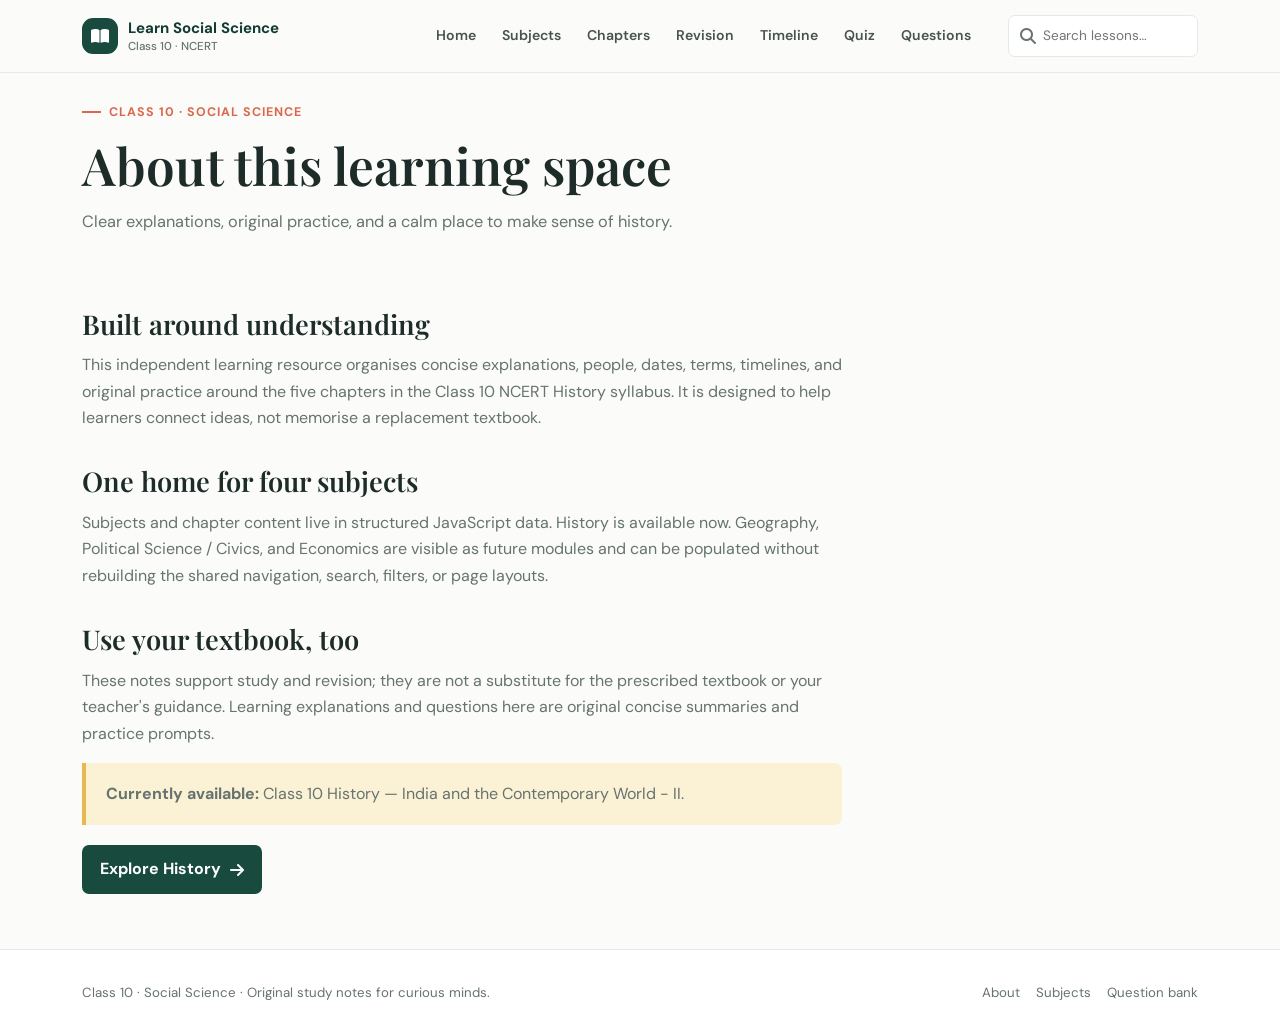
==== about.html @ aa3875f5 "Add files via upload" ====
<!doctype html>
<html lang="en">
<head>
  <meta charset="utf-8"><meta name="viewport" content="width=device-width, initial-scale=1">
  <meta name="description" content="Learn about the Class 10 Social Science study platform and its original, modular learning content.">
  <title>About · Class 10 Social Science</title>
  <link href="https://cdn.jsdelivr.net/npm/bootstrap@5.3.3/dist/css/bootstrap.min.css" rel="stylesheet"><link href="https://cdnjs.cloudflare.com/ajax/libs/font-awesome/6.7.2/css/all.min.css" rel="stylesheet"><link href="css/style.css" rel="stylesheet"><link href="css/responsive.css" rel="stylesheet">
</head>
<body><main id="main-content" class="container"><div id="page-breadcrumb"></div><header class="page-intro"><div class="eyebrow">Class 10 · Social Science</div><h1>About this learning space</h1><p>Clear explanations, original practice, and a calm place to make sense of history.</p></header><article class="about-note"><h2>Built around understanding</h2><p>This independent learning resource organises concise explanations, people, dates, terms, timelines, and original practice around the five chapters in the Class 10 NCERT History syllabus. It is designed to help learners connect ideas, not memorise a replacement textbook.</p><h2>One home for four subjects</h2><p>Subjects and chapter content live in structured JavaScript data. History is available now. Geography, Political Science / Civics, and Economics are visible as future modules and can be populated without rebuilding the shared navigation, search, filters, or page layouts.</p><h2>Use your textbook, too</h2><p>These notes support study and revision; they are not a substitute for the prescribed textbook or your teacher's guidance. Learning explanations and questions here are original concise summaries and practice prompts.</p><div class="callout"><p><strong>Currently available:</strong> Class 10 History — India and the Contemporary World - II.</p></div><p style="margin-top:20px"><a class="button button-primary" href="chapters.html?subject=history">Explore History <i class="fa-solid fa-arrow-right" aria-hidden="true"></i></a></p></article></main>
<script src="js/data.js"></script><script src="js/enrichment.js"></script><script src="js/chapter-completion.js"></script><script src="js/main.js"></script><script src="js/search.js"></script></body>
</html>
---- css/style.css ----
@import url('https://fonts.googleapis.com/css2?family=DM+Sans:wght@400;500;600;700&family=Playfair+Display:wght@500;600;700&display=swap');

:root {
  --ink: #1d2c28;
  --muted: #66736e;
  --paper: #fbfcf9;
  --white: #fff;
  --line: #e5e9e5;
  --forest: #184b3d;
  --forest-deep: #123b31;
  --coral: #db684d;
  --coral-soft: #fff0e9;
  --mint: #dcefe4;
  --blue: #347b9b;
  --blue-soft: #e7f2f6;
  --gold: #e7b84d;
  --gold-soft: #fbf1d5;
  --shadow: 0 14px 44px rgba(31, 54, 45, .08);
  --serif: 'Playfair Display', Georgia, serif;
  --sans: 'DM Sans', 'Segoe UI', sans-serif;
}

* { box-sizing: border-box; }
html { scroll-behavior: smooth; scroll-padding-top: 88px; }
body { margin: 0; color: var(--ink); background: var(--paper); font-family: var(--sans); font-size: 16px; line-height: 1.65; }
a { color: inherit; text-decoration: none; }
button, input, select { font: inherit; }
button, a, input, select { -webkit-tap-highlight-color: transparent; }
button:focus-visible, a:focus-visible, input:focus-visible, select:focus-visible { outline: 3px solid var(--blue); outline-offset: 3px; }
img { display: block; max-width: 100%; }
h1, h2, h3, h4, p { margin-top: 0; }
h1, h2, h3, h4 { color: var(--ink); line-height: 1.2; }
h1, h2 { font-family: var(--serif); font-weight: 600; }
h1 { margin-bottom: 18px; font-size: clamp(2.4rem, 5vw, 4.7rem); }
h2 { margin-bottom: 12px; font-size: clamp(1.8rem, 3vw, 2.7rem); }
h3 { margin-bottom: 8px; font-size: 1.16rem; }
p { color: var(--muted); }
.container { width: min(1160px, calc(100% - 48px)); margin-inline: auto; }
.skip-link { position: fixed; z-index: 1000; top: 10px; left: 10px; padding: 10px 14px; color: var(--white); background: var(--forest-deep); transform: translateY(-160%); }
.skip-link:focus { transform: translateY(0); }
.site-header { position: sticky; z-index: 20; top: 0; border-bottom: 1px solid rgba(229,233,229,.92); background: rgba(251,252,249,.95); backdrop-filter: blur(12px); }
.nav-shell { min-height: 72px; display: flex; align-items: center; gap: 26px; }
.brand { display: inline-flex; align-items: center; gap: 10px; flex: 0 0 auto; color: var(--forest-deep); font-weight: 700; }
.brand-mark { display: grid; width: 36px; height: 36px; place-items: center; border-radius: 11px; color: white; background: var(--forest); }
.brand-text { font-size: .94rem; line-height: 1.2; }
.brand-text small { display: block; margin-top: 3px; color: var(--muted); font-size: .72rem; font-weight: 500; }
.site-nav { display: flex; align-items: center; gap: 4px; margin-left: auto; }
.site-nav a { padding: 9px 11px; border-radius: 7px; color: #46534e; font-size: .88rem; font-weight: 600; }
.site-nav a:hover, .site-nav a[aria-current="page"] { color: var(--forest); background: var(--mint); }
.nav-search { position: relative; width: 190px; }
.nav-search input { width: 100%; padding: 9px 12px 9px 34px; border: 1px solid var(--line); border-radius: 7px; background: var(--white); font-size: .85rem; }
.nav-search i { position: absolute; top: 50%; left: 12px; color: var(--muted); transform: translateY(-50%); }
.search-popover { position: absolute; z-index: 30; top: calc(100% + 8px); right: 0; width: min(390px, calc(100vw - 32px)); max-height: 70vh; overflow: auto; border: 1px solid var(--line); border-radius: 10px; background: white; box-shadow: var(--shadow); }
.search-popover:empty { display: none; }
.search-result { display: block; padding: 12px 15px; border-bottom: 1px solid var(--line); }
.search-result:last-child { border-bottom: 0; }
.search-result:hover { background: var(--paper); }
.search-result strong, .search-result small { display: block; }
.search-result strong { font-size: .9rem; }
.search-result small { margin-top: 4px; color: var(--muted); font-size: .77rem; }
.search-empty { padding: 16px; color: var(--muted); font-size: .9rem; }
.menu-toggle { display: none; width: 42px; height: 42px; border: 1px solid var(--line); border-radius: 8px; background: white; color: var(--forest); }
.breadcrumb { display: flex; flex-wrap: wrap; align-items: center; gap: 8px; margin: 22px 0; color: var(--muted); font-size: .84rem; }
.breadcrumb a:hover { color: var(--forest); text-decoration: underline; }
.breadcrumb .crumb-sep { color: #a0aaa4; }
.eyebrow { display: inline-flex; align-items: center; gap: 8px; margin-bottom: 13px; color: var(--coral); font-size: .78rem; font-weight: 700; letter-spacing: .08em; text-transform: uppercase; }
.eyebrow::before { width: 19px; height: 2px; background: currentColor; content: ''; }
.section { padding: 66px 0; }
.section-tight { padding: 38px 0; }
.section-heading { display: flex; align-items: end; justify-content: space-between; gap: 24px; margin-bottom: 26px; }
.section-heading p { max-width: 570px; margin-bottom: 0; }
.muted { color: var(--muted); }
.button { display: inline-flex; min-height: 46px; align-items: center; justify-content: center; gap: 9px; padding: 10px 17px; border: 1px solid transparent; border-radius: 7px; cursor: pointer; font-weight: 700; transition: background .18s ease, color .18s ease, transform .18s ease; }
.button:hover { transform: translateY(-1px); }
.button-primary { color: white; background: var(--forest); }
.button-primary:hover { background: var(--forest-deep); }
.button-outline { border-color: #cbd5ce; color: var(--forest); background: white; }
.button-outline:hover { border-color: var(--forest); background: var(--mint); }
.button-coral { color: #783b2d; background: #f8d8cb; }
.button-small { min-height: 38px; padding: 7px 12px; font-size: .83rem; }
.button:disabled { cursor: not-allowed; opacity: .55; transform: none; }
.hero { position: relative; overflow: hidden; padding: 62px 0 70px; background: var(--mint); }
.hero::after { position: absolute; right: -90px; bottom: -240px; width: 460px; height: 460px; border: 1px solid rgba(24,75,61,.14); border-radius: 50%; box-shadow: 0 0 0 36px rgba(255,255,255,.17), 0 0 0 72px rgba(255,255,255,.12); content: ''; pointer-events: none; }
.hero-grid { position: relative; z-index: 1; display: grid; grid-template-columns: 1.08fr .92fr; align-items: center; gap: 50px; }
.hero h1 { max-width: 620px; color: var(--forest-deep); }
.hero-copy { max-width: 570px; margin-bottom: 24px; color: #455f54; font-size: 1.09rem; }
.hero-actions { display: flex; flex-wrap: wrap; gap: 10px; }
.hero-visual { position: relative; min-height: 320px; overflow: hidden; border-radius: 9px; background: #cfdfd3; }
.hero-visual img { width: 100%; height: 330px; object-fit: cover; }
.hero-caption { position: absolute; right: 14px; bottom: 14px; left: 14px; padding: 12px 14px; border: 1px solid rgba(255,255,255,.4); border-radius: 7px; color: white; background: rgba(19,48,39,.84); font-size: .82rem; }
.hero-caption strong { display: block; font-size: .96rem; }
.stat-strip { display: flex; flex-wrap: wrap; gap: 24px; margin-top: 29px; color: #496458; font-size: .85rem; font-weight: 600; }
.stat-strip i { margin-right: 6px; color: var(--coral); }
.subject-grid, .chapter-grid, .feature-grid, .revision-grid, .question-grid { display: grid; grid-template-columns: repeat(2, minmax(0, 1fr)); gap: 16px; }
.subject-card, .chapter-card, .feature-card, .revision-card, .question-card { min-width: 0; border: 1px solid var(--line); border-radius: 8px; background: white; }
.subject-card { display: flex; min-height: 158px; align-items: flex-start; gap: 17px; padding: 22px; transition: border-color .18s ease, box-shadow .18s ease, transform .18s ease; }
.subject-card.available:hover { border-color: #aecbbb; box-shadow: var(--shadow); transform: translateY(-2px); }
.subject-icon { display: grid; width: 48px; height: 48px; flex: 0 0 auto; place-items: center; border-radius: 12px; color: var(--forest); background: var(--mint); font-size: 1.18rem; }
.subject-card[data-color="green"] .subject-icon { color: #3e795b; background: #e7f1dd; }
.subject-card[data-color="blue"] .subject-icon { color: #347b9b; background: var(--blue-soft); }
.subject-card[data-color="yellow"] .subject-icon { color: #8a681b; background: var(--gold-soft); }
.subject-info { flex: 1; }
.subject-info h3 { margin: 4px 0 6px; }
.subject-info p { margin-bottom: 12px; font-size: .88rem; }
.status-pill, .topic-pill { display: inline-flex; align-items: center; padding: 4px 9px; border-radius: 99px; font-size: .73rem; font-weight: 700; }
.status-available { color: #215d43; background: #e4f3e9; }
.status-coming { color: #6a6251; background: #f1efe9; }
.page-intro { padding: 22px 0 38px; }
.page-intro h1 { margin-bottom: 12px; font-size: clamp(2.2rem, 4vw, 3.55rem); }
.page-intro p { max-width: 700px; margin-bottom: 0; font-size: 1.02rem; }
.chapter-card { display: flex; flex-direction: column; padding: 21px; }
.chapter-top { display: flex; align-items: flex-start; gap: 14px; margin-bottom: 14px; }
.chapter-number { display: grid; width: 42px; height: 42px; flex: 0 0 auto; place-items: center; border-radius: 9px; color: var(--coral); background: var(--coral-soft); font-family: var(--serif); font-size: 1.2rem; font-weight: 700; }
.chapter-card h2 { margin: 1px 0 7px; font-family: var(--sans); font-size: 1.13rem; font-weight: 700; }
.chapter-card p { margin-bottom: 14px; font-size: .9rem; }
.topic-list { display: flex; flex-wrap: wrap; gap: 7px; margin-bottom: 19px; }
.topic-pill { color: #53635b; background: #f0f3ef; font-weight: 600; }
.chapter-actions { display: flex; flex-wrap: wrap; gap: 7px; margin-top: auto; }
.chapter-actions .button { flex: 1 1 auto; }
.study-layout { display: grid; grid-template-columns: 220px minmax(0, 1fr); align-items: start; gap: 30px; }
.study-sidebar { position: sticky; top: 92px; max-height: calc(100vh - 108px); overflow-y: auto; padding: 16px 0; border-right: 1px solid var(--line); scrollbar-width: thin; }
.study-sidebar strong { display: block; padding: 0 12px 10px; color: var(--forest); font-size: .78rem; text-transform: uppercase; }
.study-sidebar a { display: block; padding: 7px 12px; border-left: 2px solid transparent; color: var(--muted); font-size: .85rem; }
.study-sidebar a:hover { border-left-color: var(--coral); color: var(--forest); }
.study-content { min-width: 0; }
.study-section { padding: 25px 0; border-bottom: 1px solid var(--line); scroll-margin-top: 90px; }
.study-section h2 { font-size: 1.7rem; }
.study-section p:last-child { margin-bottom: 0; }
.content-list { display: grid; gap: 10px; padding: 0; list-style: none; }
.content-list li { position: relative; padding: 12px 14px 12px 39px; border-radius: 7px; color: #46534e; background: white; }
.content-list li::before { position: absolute; top: 14px; left: 15px; color: var(--coral); font-family: 'Font Awesome 6 Free'; font-weight: 900; content: '\f058'; }
.simple-panel { margin: 15px 0; padding: 20px; border: 1px solid #e8c3b4; border-radius: 8px; background: #fff6f0; }
.simple-panel[hidden] { display: none; }
.simple-panel h3 { color: #824c3d; }
.simple-item { padding: 10px 0; border-top: 1px solid #f0d9ce; }
.simple-item strong { display: block; color: var(--ink); font-size: .86rem; }
.simple-item p { margin: 3px 0 0; font-size: .91rem; }
.route-visual { display: grid; grid-template-columns: repeat(4, minmax(0, 1fr)); align-items: center; gap: 9px; margin: 18px 0; }
.route-point { position: relative; min-height: 104px; display: grid; place-items: center; padding: 14px; border: 1px solid #c8ddd0; border-radius: 8px; background: #edf5ef; color: #315645; text-align: center; font-size: .88rem; font-weight: 700; }
.route-point:not(:last-child)::after { position: absolute; z-index: 1; top: 50%; right: -12px; width: 14px; height: 2px; background: var(--coral); content: ''; }
.story-list { counter-reset: story; display: grid; gap: 0; padding: 0; list-style: none; }
.story-list li { position: relative; min-height: 53px; padding: 6px 12px 18px 49px; color: var(--muted); counter-increment: story; }
.story-list li::before { position: absolute; top: 0; left: 0; display: grid; width: 32px; height: 32px; place-items: center; border-radius: 50%; color: white; background: var(--forest); content: counter(story); font-size: .84rem; font-weight: 700; }
.timeline-filter, .filter-row { display: flex; flex-wrap: wrap; gap: 9px; align-items: end; }
.filter-field { display: grid; min-width: 155px; gap: 5px; }
.filter-field label { color: var(--muted); font-size: .77rem; font-weight: 700; }
.filter-field select, .filter-field input { min-height: 42px; padding: 8px 11px; border: 1px solid #d6ddd8; border-radius: 6px; color: var(--ink); background: white; }
.timeline { position: relative; display: grid; gap: 0; margin: 26px 0 0; padding-left: 27px; }
.timeline::before { position: absolute; top: 7px; bottom: 7px; left: 7px; width: 2px; background: #d8e5dc; content: ''; }
.timeline-item { position: relative; padding: 0 0 24px 20px; }
.timeline-item::before { position: absolute; top: 7px; left: -25px; width: 12px; height: 12px; border: 3px solid var(--paper); border-radius: 50%; background: var(--coral); box-shadow: 0 0 0 1px #e5b1a1; content: ''; }
.timeline-date { color: var(--coral); font-size: .82rem; font-weight: 700; }
.timeline-item h3 { margin: 4px 0; }
.timeline-item p { margin-bottom: 7px; font-size: .9rem; }
.revision-card, .question-card { padding: 18px; }
.revision-card h3 { display: flex; align-items: center; gap: 9px; }
.revision-card h3 i { color: var(--coral); }
.revision-card ul { margin: 12px 0 0; padding-left: 19px; color: var(--muted); font-size: .9rem; }
.revision-card li + li { margin-top: 8px; }
.quiz-shell { max-width: 760px; margin: 0 auto; padding: 26px; border: 1px solid var(--line); border-radius: 8px; background: white; }
.quiz-meta { display: flex; flex-wrap: wrap; justify-content: space-between; gap: 12px; color: var(--muted); font-size: .86rem; }
.progress-track { height: 8px; overflow: hidden; margin: 13px 0 23px; border-radius: 99px; background: #edf0ed; }
.progress-fill { height: 100%; border-radius: inherit; background: var(--forest); transition: width .25s ease; }
.quiz-question { margin-bottom: 18px; font-size: 1.35rem; }
.quiz-options { display: grid; gap: 10px; }
.quiz-option { display: flex; width: 100%; align-items: flex-start; gap: 12px; padding: 14px; border: 1px solid var(--line); border-radius: 7px; background: white; color: var(--ink); text-align: left; cursor: pointer; }
.quiz-option:hover:not(:disabled) { border-color: #8bb49a; background: #f6faf6; }
.quiz-option.correct { border-color: #74aa83; background: #e9f6eb; }
.quiz-option.incorrect { border-color: #d78b7c; background: #fff0ec; }
.option-letter { display: grid; width: 25px; height: 25px; flex: 0 0 auto; place-items: center; border-radius: 50%; color: var(--forest); background: var(--mint); font-size: .78rem; font-weight: 700; }
.quiz-feedback { min-height: 28px; margin: 14px 0; font-size: .9rem; font-weight: 600; }
.quiz-controls { display: flex; justify-content: space-between; gap: 10px; margin-top: 16px; }
.quiz-result { padding: 20px 0; text-align: center; }
.quiz-result .score { margin: 10px 0; color: var(--forest); font-family: var(--serif); font-size: 3rem; }
.question-card { display: grid; gap: 8px; }
.question-card p { margin-bottom: 3px; color: var(--ink); }
.question-card .answer-note { padding-top: 9px; border-top: 1px solid var(--line); color: var(--muted); font-size: .85rem; }
.question-meta { display: flex; flex-wrap: wrap; gap: 7px; }
.badge { display: inline-flex; align-items: center; padding: 4px 8px; border-radius: 5px; color: #52645a; background: #eef3ee; font-size: .73rem; font-weight: 700; }
.empty-state { padding: 28px; border: 1px dashed #cbd5ce; border-radius: 8px; color: var(--muted); background: white; text-align: center; }
.callout { padding: 18px 20px; border-left: 4px solid var(--gold); border-radius: 0 7px 7px 0; background: var(--gold-soft); }
.callout p { margin: 0; }
.site-footer { margin-top: 55px; padding: 32px 0; border-top: 1px solid var(--line); background: white; }
.footer-inner { display: flex; flex-wrap: wrap; align-items: center; justify-content: space-between; gap: 12px; }
.footer-inner p { margin: 0; font-size: .83rem; }
.footer-links { display: flex; flex-wrap: wrap; gap: 16px; color: var(--muted); font-size: .83rem; }
.footer-links a:hover { color: var(--forest); }
.about-note { max-width: 760px; }
.about-note h2 { margin-top: 34px; font-size: 1.7rem; }
.fade-in { animation: appear .45s ease both; }
@keyframes appear { from { opacity: 0; transform: translateY(9px); } to { opacity: 1; transform: translateY(0); } }
@media (prefers-reduced-motion: reduce) { *, *::before, *::after { scroll-behavior: auto !important; animation-duration: .01ms !important; animation-iteration-count: 1 !important; transition-duration: .01ms !important; } }

.dashboard-section { background: linear-gradient(115deg, #eff5ef 0%, #f8f7ef 52%, #f9efea 100%); }
.dashboard-grid { display: grid; grid-template-columns: repeat(3, minmax(0, 1fr)); gap: 12px; }
.dashboard-card { display: flex; min-width: 0; min-height: 102px; align-items: center; gap: 14px; padding: 17px; border: 1px solid rgba(29,44,40,.1); border-radius: 8px; background: rgba(255,255,255,.9); transition: transform .18s ease, box-shadow .18s ease; }
.dashboard-card:hover { box-shadow: var(--shadow); transform: translateY(-2px); }
.dashboard-icon, .visual-icon { display: grid; width: 43px; height: 43px; flex: 0 0 auto; place-items: center; border-radius: 10px; font-size: 1rem; }
.dashboard-forest .dashboard-icon { color: var(--forest); background: var(--mint); }
.dashboard-coral .dashboard-icon { color: #984a36; background: var(--coral-soft); }
.dashboard-blue .dashboard-icon { color: var(--blue); background: var(--blue-soft); }
.dashboard-gold .dashboard-icon { color: #80621c; background: var(--gold-soft); }
.dashboard-copy { display: grid; min-width: 0; gap: 3px; flex: 1; }
.dashboard-copy strong { color: var(--ink); font-size: .94rem; }
.dashboard-copy > span { color: var(--muted); font-size: .79rem; line-height: 1.4; }
.dashboard-arrow { color: #8c9a92; font-size: .8rem; }
.dashboard-progress { display: block; height: 5px; overflow: hidden; margin-top: 5px; border-radius: 8px; background: #edf0ed; }
.dashboard-progress span { display: block; height: 100%; border-radius: inherit; background: var(--forest); }
.chapter-progress { margin: 13px 0 15px; padding: 11px 13px; border-radius: 7px; background: #f4f7f3; }
.chapter-progress .progress-label { display: flex; justify-content: space-between; gap: 10px; color: var(--muted); font-size: .78rem; }
.chapter-progress .progress-label strong { color: var(--ink); }
.chapter-progress .progress-track { margin: 7px 0; }
.chapter-progress > p { margin: 0; font-size: .75rem; }
.chapter-card-progress { padding: 9px 10px; }
.chapter-card-progress > p { display: none; }
.chapter-card-progress .progress-track { margin: 6px 0 0; }
.chapter-intro-strip { display: grid; grid-template-columns: repeat(3, minmax(0, 1fr)); margin: 19px 0; border: 1px solid var(--line); border-radius: 8px; background: white; }
.intro-stat { display: grid; gap: 2px; padding: 14px 17px; }
.intro-stat + .intro-stat { border-left: 1px solid var(--line); }
.intro-stat strong { color: var(--forest); font-family: var(--serif); font-size: 1.45rem; }
.intro-stat span { color: var(--muted); font-size: .8rem; }
.study-section-heading { display: flex; align-items: center; justify-content: space-between; gap: 14px; margin-bottom: 15px; }
.study-section-heading h2 { margin: 0; }
.section-complete { display: inline-flex; min-height: 34px; flex: 0 0 auto; align-items: center; gap: 6px; padding: 5px 9px; border: 1px solid var(--line); border-radius: 6px; color: var(--muted); background: white; cursor: pointer; font-size: .74rem; font-weight: 700; }
.section-complete.is-complete { border-color: #b8d5c0; color: #215d43; background: #e4f3e9; }
.quick-lead { display: grid; grid-template-columns: 70px minmax(0, 1fr); align-items: start; gap: 15px; padding: 17px; border-left: 4px solid var(--coral); border-radius: 0 8px 8px 0; background: #fff3ed; }
.quick-lead p { margin: 0; color: #485650; }
.quick-time { color: var(--coral); font-family: var(--serif); font-size: 1.3rem; font-weight: 700; }
.concept-grid { display: grid; grid-template-columns: repeat(2, minmax(0, 1fr)); gap: 12px; }
.concept-card { padding: 17px; border: 1px solid var(--line); border-top: 3px solid #78a58a; border-radius: 7px; background: white; }
.concept-card .eyebrow { margin-bottom: 8px; font-size: .69rem; }
.concept-card h3 { font-size: 1.02rem; }
.concept-card p { font-size: .88rem; }
.concept-example { padding-top: 10px; border-top: 1px solid var(--line); }
.concept-example strong { color: var(--coral); font-size: .75rem; text-transform: uppercase; }
.concept-example p { margin: 3px 0 0; }
.flowchart { margin: 15px 0; padding: 18px; border: 1px solid var(--line); border-radius: 8px; background: white; }
.flowchart h3 { margin-bottom: 17px; font-size: 1rem; }
.flowchart ol { display: flex; align-items: stretch; gap: 18px; margin: 0; padding: 0; list-style: none; counter-reset: flow; }
.flowchart ol li { position: relative; display: flex; min-width: 0; min-height: 78px; flex: 1; align-items: center; justify-content: center; padding: 12px; border: 1px solid #cbded1; border-radius: 7px; color: #315645; background: #f0f6f1; text-align: center; font-size: .84rem; font-weight: 700; counter-increment: flow; }
.flowchart ol li::before { display: grid; width: 22px; height: 22px; flex: 0 0 auto; place-items: center; margin-right: 7px; border-radius: 50%; color: white; background: var(--forest); content: counter(flow); font-size: .7rem; }
.flowchart ol li:not(:last-child)::after { position: absolute; top: 50%; right: -17px; color: var(--coral); content: '→'; font-size: 1rem; }
.flowchart-steps ol { align-items: stretch; }
.flowchart-steps ol li:nth-child(even) { border-color: #ead8a6; background: #fbf5e4; }
.flowchart-cycle ol li { border-radius: 35px 7px 35px 7px; }
.flow-branches { display: grid; grid-template-columns: repeat(3, minmax(0, 1fr)); gap: 12px; }
.flow-branch { padding: 11px; border-radius: 7px; background: #f5f7f3; }
.flow-branch h4 { padding-bottom: 8px; border-bottom: 1px solid #dce5dd; color: var(--forest); font-size: .88rem; }
.flow-node { padding: 8px; border: 1px solid #dce5dd; border-radius: 5px; background: white; color: #45534c; font-size: .8rem; text-align: center; }
.flow-connector { color: var(--coral); line-height: 1.5; text-align: center; }
.concept-map { position: relative; padding: 20px; border: 1px solid var(--line); border-radius: 8px; background: linear-gradient(160deg, #f2f7f2, #fbf4ea); }
.concept-root { width: fit-content; max-width: 100%; margin: 0 auto 24px; padding: 12px 20px; border: 1px solid #a9c8b3; border-radius: 7px; color: white; background: var(--forest); font-weight: 700; text-align: center; }
.concept-branches { display: grid; grid-template-columns: repeat(3, minmax(0, 1fr)); gap: 12px; }
.concept-branch { position: relative; display: grid; align-content: start; gap: 7px; padding: 12px; border-top: 2px solid #aac8b3; border-radius: 5px; background: rgba(255,255,255,.82); }
.concept-branch::before { position: absolute; top: -25px; left: 50%; height: 23px; border-left: 1px solid #aac8b3; content: ''; }
.concept-branch h3 { color: var(--forest); font-size: .88rem; text-align: center; }
.concept-leaf { padding: 7px; border-radius: 5px; color: #526159; background: #f0f3ef; font-size: .79rem; text-align: center; }
.comparison-table-wrap { overflow-x: auto; margin: 15px 0; border: 1px solid var(--line); border-radius: 8px; background: white; scrollbar-width: thin; }
.comparison-table { width: 100%; min-width: 480px; border-collapse: collapse; }
.comparison-table caption { padding: 13px 15px; color: var(--forest); font-family: var(--serif); font-size: 1.04rem; font-weight: 700; text-align: left; }
.comparison-table th, .comparison-table td { padding: 12px 14px; border-top: 1px solid var(--line); border-right: 1px solid var(--line); text-align: left; vertical-align: top; }
.comparison-table th { color: var(--forest-deep); background: #edf4ee; font-size: .84rem; }
.comparison-table td { color: #56635c; font-size: .85rem; }
.comparison-table tr:nth-child(even) td { background: #fafbf9; }
.memory-grid, .confusion-grid, .exam-focus-grid { display: grid; grid-template-columns: repeat(2, minmax(0, 1fr)); gap: 11px; }
.memory-card { display: flex; align-items: flex-start; gap: 12px; padding: 14px; border-radius: 7px; background: #fbf4e4; }
.memory-number { color: #a3781f; font-family: var(--serif); font-size: 1.25rem; font-weight: 700; }
.memory-card p { margin: 0; color: #5c533f; font-size: .88rem; }
.confusion-card { padding: 15px; border: 1px solid #efd4c9; border-radius: 7px; background: #fff8f4; }
.confusion-card > div { display: flex; align-items: center; flex-wrap: wrap; gap: 8px; }
.confusion-card strong { color: #774638; font-size: .88rem; }
.confusion-card > div span { color: var(--coral); font-size: .75rem; font-weight: 700; }
.confusion-card p { margin: 9px 0 0; font-size: .85rem; }
.exam-focus-grid { grid-template-columns: repeat(3, minmax(0, 1fr)); }
.exam-focus-card { padding: 15px; border: 1px solid var(--line); border-radius: 7px; background: white; }
.exam-focus-card h3 { display: flex; align-items: center; gap: 8px; font-size: .9rem; }
.exam-focus-card h3 i { color: var(--coral); }
.exam-focus-card .content-list { gap: 5px; }
.exam-focus-card .content-list li { padding: 7px 8px 7px 25px; background: #f7f8f5; font-size: .8rem; }
.exam-focus-card .content-list li::before { top: 9px; left: 8px; }
.exam-focus-card p { font-size: .83rem; }
.exam-note { margin: 12px 0 0; font-size: .79rem; }
.revision-depth-grid { display: grid; grid-template-columns: repeat(2, minmax(0, 1fr)); gap: 12px; margin: 16px 0 22px; }
.revision-level { min-width: 0; padding: 16px; border: 1px solid var(--line); border-radius: 7px; background: white; }
.revision-level > span { display: inline-block; margin-bottom: 7px; color: var(--coral); font-size: .76rem; font-weight: 700; text-transform: uppercase; }
.revision-level > p { margin-bottom: 0; font-size: .89rem; }
.revision-10 { border-left: 4px solid var(--coral); }
.revision-1 { border-left: 4px solid var(--gold); }
.revision-1 .revision-card { padding: 0; border: 0; }
.revision-1 .revision-card h3 { display: none; }
.revision-1 .revision-card ul { margin: 0; }
.revision-5 { border-left: 4px solid var(--blue); }
.revision-detailed { border-left: 4px solid var(--forest); }
.visual-summary { margin-top: 22px; padding: 19px; border: 1px solid #d8e4d9; border-radius: 8px; background: #eff5ef; }
.visual-summary h3 { margin-bottom: 14px; }
.visual-summary-grid { display: grid; grid-template-columns: repeat(2, minmax(0, 1fr)); gap: 9px; }
.visual-summary-grid article { padding: 11px; border-radius: 6px; background: rgba(255,255,255,.84); }
.visual-summary-grid article:last-child:nth-child(odd) { grid-column: 1 / -1; }
.visual-summary-grid strong { color: var(--forest); font-size: .72rem; }
.visual-summary-grid p { margin: 4px 0 0; font-size: .81rem; }
.answer-framework { margin: 12px 0; padding: 16px; border: 1px solid var(--line); border-radius: 7px; background: white; }
.answer-framework h3 { font-size: .98rem; }
.answer-framework ol { margin: 0; padding-left: 22px; color: var(--muted); }
.answer-framework li + li { margin-top: 5px; }
.historical-placeholder { display: flex; align-items: center; gap: 16px; margin: 15px 0; padding: 14px; border: 1px dashed #bfcbc1; border-radius: 7px; background: #f8faf7; }
.placeholder-mark { display: grid; width: 52px; height: 52px; flex: 0 0 auto; place-items: center; border-radius: 8px; color: var(--forest); background: var(--mint); font-size: 1.1rem; }
.historical-placeholder figcaption { display: grid; gap: 3px; color: var(--muted); font-size: .82rem; }
.historical-placeholder figcaption strong { color: var(--ink); }
.visual-learning-grid { display: grid; grid-template-columns: repeat(3, minmax(0, 1fr)); gap: 10px; }
.visual-learning-item { display: flex; align-items: flex-start; gap: 10px; padding: 13px; border: 1px solid var(--line); border-radius: 7px; background: white; }
.visual-learning-item h3 { margin: 2px 0 5px; font-size: .88rem; }
.visual-learning-item p { margin: 0; font-size: .79rem; }
.visual-icon { width: 34px; height: 34px; color: var(--forest); background: var(--mint); font-size: .84rem; }
.timeline-toolbar { display: flex; flex-wrap: wrap; align-items: end; gap: 18px; }
.toggle-field { display: inline-flex; min-height: 42px; align-items: center; gap: 8px; color: var(--muted); font-size: .85rem; font-weight: 600; cursor: pointer; }
.toggle-field input { width: 17px; height: 17px; accent-color: var(--forest); }
.timeline-item[hidden] { display: none; }
.timeline-detailed .timeline-item { padding-bottom: 29px; }
.timeline-detailed .timeline-item h3 { font-size: 1rem; }
.timeline-detailed .timeline-item p { max-width: 700px; }
.badge-important { margin-left: 6px; color: #8a5322; background: var(--gold-soft); }
.revision-chapter-heading { display: flex; align-items: flex-start; gap: 14px; margin: 26px 0 10px; }
.revision-chapter-heading > div { flex: 1; }
.revision-chapter-heading h2 { font-size: 1.55rem; }
.revision-chapter-heading p { margin: 0; font-size: .88rem; }
.revision-detail-grid .visual-summary { grid-column: 1 / -1; margin-top: 0; }
.quiz-selectors { padding: 18px; border: 1px solid var(--line); border-radius: 8px; background: #f6f8f5; }
.quiz-actions { display: flex; flex-wrap: wrap; align-items: center; gap: 9px; margin-top: 15px; }
.quiz-actions .muted, #quiz-bank-count { margin-left: auto; font-size: .82rem; }
.quiz-stage { margin-top: 18px; }
.quiz-welcome { padding: 28px; border: 1px solid var(--line); border-radius: 8px; background: white; text-align: center; }
.quiz-welcome-icon { display: grid; width: 52px; height: 52px; place-items: center; margin: 0 auto 12px; border-radius: 50%; color: var(--forest); background: var(--mint); font-size: 1.2rem; }
.quiz-welcome p { max-width: 520px; margin: 0 auto 17px; }
.case-passage { margin: 12px 0 18px; padding: 16px; border-left: 4px solid var(--gold); border-radius: 0 7px 7px 0; color: #55513f; background: #fbf5e5; white-space: pre-line; }
.quiz-result { padding: 22px; border: 1px solid var(--line); border-radius: 8px; background: white; }
.quiz-result > h2, .quiz-result > .eyebrow { display: block; text-align: center; }
.quiz-result .score { text-align: center; }
.result-stats { display: grid; grid-template-columns: repeat(4, minmax(0, 1fr)); gap: 9px; margin: 18px 0 25px; }
.result-stats > div { display: grid; gap: 2px; padding: 12px; border-radius: 6px; background: #f3f6f2; text-align: center; }
.result-stats strong { color: var(--forest); font-family: var(--serif); font-size: 1.35rem; }
.result-stats span { color: var(--muted); font-size: .77rem; }
.topic-performance-list { display: grid; grid-template-columns: repeat(2, minmax(0, 1fr)); gap: 12px; margin: 13px 0 22px; }
.topic-performance > div:first-child { display: flex; justify-content: space-between; gap: 8px; font-size: .82rem; }
.topic-performance .progress-track { margin: 6px 0 0; }
.review-heading { display: flex; align-items: flex-start; justify-content: space-between; gap: 15px; margin-bottom: 15px; }
.review-heading h2 { margin: 0; font-size: 1.5rem; }
.answer-review-list { display: grid; gap: 10px; }
.answer-review-item { padding: 15px; border: 1px solid var(--line); border-radius: 7px; background: white; }
.answer-review-item h3 { margin: 9px 0; font-size: 1rem; white-space: pre-line; }
.answer-review-item p { margin: 5px 0; font-size: .86rem; }
.review-correct { color: #247045; }
.review-incorrect { color: #a94d3e; }
.question-card > p { white-space: pre-line; }
.question-card details summary { color: var(--forest); cursor: pointer; font-size: .85rem; font-weight: 700; }

.detailed-concepts { display: grid; gap: 9px; }
.detailed-concepts article { padding: 13px 15px; border-left: 3px solid var(--blue); border-radius: 0 6px 6px 0; background: var(--blue-soft); }
.detailed-concepts h3 { margin-bottom: 5px; font-size: .93rem; }
.detailed-concepts p { margin: 0; font-size: .85rem; }
.important-place-grid { display: grid; grid-template-columns: repeat(2, minmax(0, 1fr)); gap: 12px; }
.important-place-card { min-width: 0; padding: 16px; border: 1px solid var(--line); border-top: 3px solid #70937b; border-radius: 7px; background: white; }
.place-card-top { display: flex; align-items: flex-start; gap: 10px; margin-bottom: 12px; }
.place-card-top > i { display: grid; width: 35px; height: 35px; flex: 0 0 auto; place-items: center; border-radius: 8px; color: #875039; background: var(--coral-soft); }
.place-card-top h3 { margin: 1px 0 2px; font-size: .98rem; }
.place-card-top span { color: var(--muted); font-size: .78rem; }
.important-place-card p { margin: 8px 0; font-size: .84rem; }
.important-place-card p strong, .place-exam-point strong { color: var(--ink); }
.place-exam-point { display: grid; gap: 3px; margin-top: 12px; padding: 10px; border-radius: 5px; color: #70551c; background: var(--gold-soft); font-size: .8rem; }
.people-place-grid { display: grid; grid-template-columns: repeat(2, minmax(0, 1fr)); gap: 12px; }
.people-place-card { padding: 16px; border: 1px solid var(--line); border-radius: 7px; background: white; }
.people-place-card > h3 { color: var(--forest); font-family: var(--serif); font-size: 1.08rem; }
.connection-chain { display: grid; gap: 7px; }
.connection-chain > span { display: grid; gap: 2px; padding: 9px 11px; border-radius: 5px; color: #4e5b53; background: #f3f6f2; font-size: .82rem; }
.connection-chain small { color: var(--coral); font-size: .66rem; font-weight: 700; }
.connection-chain > i { color: #9a7650; font-size: .76rem; text-align: center; }
.visual-section-intro { max-width: 760px; padding: 13px 15px; border-left: 3px solid var(--gold); background: var(--gold-soft); }
.visual-section-intro p { margin: 0; font-size: .87rem; }
.chapter-visual-grid { display: grid; gap: 15px; margin-top: 15px; }
.chapter-visual-card { display: grid; grid-template-columns: minmax(200px, .85fr) minmax(0, 1.15fr); overflow: hidden; border: 1px solid var(--line); border-radius: 8px; background: white; }
.chapter-visual-art { display: grid; min-height: 230px; place-items: center; padding: 16px; background: linear-gradient(145deg, #e7f0e8, #f8f1e2); }
.visual-recreation { display: grid; width: 100%; min-height: 185px; align-content: center; gap: 17px; }
.visual-recreation-mark { display: grid; width: 48px; height: 48px; place-items: center; margin: 0 auto; border: 1px solid #c2d5c5; border-radius: 50%; color: var(--forest); background: rgba(255,255,255,.84); font-size: 1.18rem; }
.visual-recreation-flow { display: flex; flex-wrap: wrap; align-items: center; justify-content: center; gap: 7px; }
.visual-recreation-flow span { max-width: 150px; padding: 9px 11px; border: 1px solid #cad8cd; border-radius: 6px; color: #355343; background: rgba(255,255,255,.88); font-size: .76rem; font-weight: 700; text-align: center; }
.visual-recreation-flow > i { color: var(--coral); font-size: .76rem; }
.visual-map-branches { display: grid; grid-template-columns: repeat(2, minmax(0, 1fr)); gap: 10px; }
.visual-map-branches section { display: grid; gap: 6px; padding: 10px; border-top: 2px solid #789b82; border-radius: 5px; background: rgba(255,255,255,.84); }
.visual-map-branches section strong { color: var(--forest); font-size: .76rem; text-align: center; }
.visual-map-branches section span { padding: 6px; border-radius: 4px; color: #4d5d52; background: #eff4ef; font-size: .7rem; text-align: center; }
.visual-recreation > small { color: var(--muted); font-size: .68rem; text-align: center; }
.visual-allegory .visual-recreation-mark { color: #925b76; background: #f8e9ef; }
.visual-symbol .visual-recreation-mark { color: #557f9a; background: #e6f2f7; }
.visual-machine .visual-recreation-mark, .visual-loom .visual-recreation-mark, .visual-factory .visual-recreation-mark { color: #8b5d36; background: #f6eadc; }
.visual-press .visual-recreation-mark, .visual-newspaper .visual-recreation-mark { color: #3b6f70; background: #e4f1ef; }
.chapter-visual-copy { padding: 17px; }
.chapter-visual-copy .eyebrow { margin-bottom: 7px; font-size: .68rem; }
.chapter-visual-copy h3 { font-size: 1.08rem; }
.chapter-visual-copy > p { margin: 8px 0; font-size: .83rem; }
.chapter-visual-copy > p strong { color: var(--ink); }
.visual-remember { margin-top: 11px; padding: 10px 12px; border-radius: 5px; background: #f3f6f2; }
.visual-remember > strong { color: var(--forest); font-size: .75rem; }
.visual-remember ul { margin: 5px 0 0; padding-left: 18px; color: var(--muted); font-size: .79rem; }
.visual-source-note { padding-top: 8px; border-top: 1px solid var(--line); font-size: .73rem !important; }
.chapter-visual-pair { display: grid; grid-template-columns: repeat(2, minmax(0, 1fr)); gap: 14px; margin-bottom: 15px; }
.chapter-visual-pair .chapter-visual-card { grid-template-columns: 1fr; align-content: start; }
.chapter-visual-pair .chapter-visual-art { min-height: 280px; padding: 12px; }
.provided-visual { display: grid; width: 100%; height: 100%; min-height: 250px; align-content: center; justify-items: center; gap: 8px; margin: 0; }
.chapter-visual img { display: block; width: 100%; max-width: 100%; height: auto; object-fit: contain; }
.provided-visual img { height: auto; }
.provided-visual figcaption { color: var(--muted); font-size: .7rem; text-align: center; }
.provided-image-missing { width: 100%; padding: 18px; border: 1px dashed #bfcbc1; border-radius: 6px; color: var(--muted); background: rgba(255,255,255,.84); font-size: .82rem; text-align: center; }
.visual-memory-line { margin: 8px 0 0; padding: 8px 10px; border-radius: 5px; color: var(--forest-deep); background: #e5f0e7; font-size: .8rem; font-weight: 700; }
.allegory-comparison-wrap { overflow-x: auto; margin: 0 0 16px; border: 1px solid var(--line); border-radius: 7px; background: white; }
.allegory-comparison-wrap .comparison-table { min-width: 560px; }
.allegory-memory-line { display: flex; flex-wrap: wrap; gap: 10px; margin: 0; padding: 0 14px 13px; color: var(--forest); font-size: .83rem; }
.visual-question-grid { display: grid; grid-template-columns: repeat(2, minmax(0, 1fr)); gap: 10px; }
.visual-question-card { padding: 14px; border: 1px solid var(--line); border-radius: 7px; background: white; }
.visual-question-card h3 { margin: 9px 0; font-size: .91rem; }
.visual-question-card details summary { color: var(--forest); cursor: pointer; font-size: .8rem; font-weight: 700; }
.visual-question-card details p { margin: 8px 0 0; font-size: .82rem; }
.whole-flowchart { padding: 18px; border: 1px solid #cbded1; border-radius: 8px; background: linear-gradient(160deg, #f0f6f1, #faf7ed); }
.flowchart-note { margin-bottom: 15px; color: var(--forest); font-size: .86rem; font-weight: 700; }
.whole-flow-steps { display: grid; justify-items: center; }
.whole-flow-phase { display: grid; width: min(100%, 760px); grid-template-columns: 46px minmax(0, 1fr); gap: 12px; padding: 13px 15px; border: 1px solid #d4e0d5; border-radius: 7px; background: rgba(255,255,255,.94); }
.whole-flow-number { display: grid; width: 34px; height: 34px; place-items: center; border-radius: 50%; color: white; background: var(--forest); font-size: .73rem; font-weight: 700; }
.whole-flow-phase h3 { margin: 3px 0 7px; color: var(--forest-deep); font-size: .88rem; }
.whole-flow-phase ul { display: grid; gap: 4px; margin: 0; padding-left: 17px; color: var(--muted); font-size: .81rem; }
.whole-flow-arrow { display: grid; min-height: 28px; place-items: center; color: var(--coral); font-size: 1rem; }
.memory-sheet { padding: 19px; border: 1px solid #d8e4d9; border-radius: 8px; background: #f1f6f1; }
.memory-sheet > header h3 { font-family: var(--serif); font-size: 1.36rem; }
.memory-sheet-grid { display: grid; grid-template-columns: repeat(2, minmax(0, 1fr)); gap: 9px; }
.memory-sheet-grid > article { min-width: 0; padding: 12px; border-radius: 6px; background: white; }
.memory-sheet-grid h4 { margin-bottom: 7px; color: var(--forest); font-size: .81rem; }
.memory-sheet-grid ul, .memory-sheet-grid ol { display: grid; gap: 5px; margin: 0; padding-left: 17px; color: var(--muted); font-size: .78rem; }
.memory-sheet-grid .must-remember { grid-column: 1 / -1; background: #fbf4e4; }
.revision-chain { display: flex; flex-wrap: wrap; align-items: center; gap: 8px; padding: 15px; border: 1px solid var(--line); border-radius: 7px; background: white; }
.revision-chain span { padding: 7px 10px; border-radius: 5px; color: #355343; background: #edf4ee; font-size: .8rem; font-weight: 700; }
.revision-chain > i { color: var(--coral); font-size: .72rem; }
.complete-conclusion { padding: 20px; border: 1px solid #d8e4d9; border-top: 4px solid var(--forest); border-radius: 8px; background: linear-gradient(150deg, #f2f7f2, white 68%); }
.complete-conclusion > p { margin-bottom: 13px; color: #4d5b53; font-size: .94rem; }
.complete-conclusion > p:last-of-type { margin-bottom: 17px; }
.conclusion-takeaways { padding: 15px; border-radius: 6px; background: #e7f0e8; }
.conclusion-takeaways h3 { color: var(--forest); font-size: .95rem; }
.conclusion-takeaways ul { display: grid; grid-template-columns: repeat(2, minmax(0, 1fr)); gap: 7px 20px; margin: 0; padding-left: 19px; color: #45574b; font-size: .83rem; }
---- css/responsive.css ----
@media (max-width: 980px) {
  .nav-shell { gap: 14px; }
  .site-nav { gap: 0; }
  .site-nav a { padding: 8px; font-size: .82rem; }
  .nav-search { width: 160px; }
  .hero-grid { gap: 30px; }
  .hero-visual, .hero-visual img { min-height: 285px; height: 285px; }
}

@media (max-width: 760px) {
  .container { width: min(100% - 32px, 600px); }
  .nav-shell { min-height: 64px; flex-wrap: wrap; justify-content: space-between; gap: 9px; padding-block: 9px; }
  .brand { margin-right: auto; }
  .menu-toggle { display: inline-grid; place-items: center; }
  .nav-search { order: 3; width: 100%; }
  .site-nav { position: absolute; top: calc(100% - 1px); right: 0; left: 0; display: none; padding: 10px 16px 14px; border-bottom: 1px solid var(--line); background: var(--paper); box-shadow: 0 12px 18px rgba(31,54,45,.07); }
  .site-nav.is-open { display: grid; grid-template-columns: repeat(2, minmax(0, 1fr)); }
  .site-nav a { padding: 10px; font-size: .9rem; }
  .search-popover { right: auto; left: 0; width: 100%; }
  .hero { padding: 42px 0 48px; }
  .hero-grid { grid-template-columns: 1fr; gap: 27px; }
  .hero-visual, .hero-visual img { min-height: 230px; height: 230px; }
  .hero::after { right: -260px; }
  .stat-strip { gap: 10px 18px; }
  .section { padding: 47px 0; }
  .section-heading { align-items: flex-start; flex-direction: column; gap: 10px; }
  .study-layout { grid-template-columns: 1fr; gap: 5px; }
  .study-sidebar { position: static; display: flex; max-height: none; overflow-x: auto; overflow-y: hidden; gap: 4px; padding: 7px 0; border-right: 0; border-bottom: 1px solid var(--line); scrollbar-width: thin; }
  .study-sidebar strong { display: none; }
  .study-sidebar a { flex: 0 0 auto; padding: 8px 10px; border-bottom: 2px solid transparent; border-left: 0; white-space: nowrap; }
  .study-sidebar a:hover { border-bottom-color: var(--coral); }
  .study-section { padding: 20px 0; }
  .study-section h2 { font-size: 1.48rem; }
  .route-visual { grid-template-columns: repeat(2, minmax(0, 1fr)); }
  .route-point:not(:last-child)::after { display: none; }
}

@media (max-width: 520px) {
  .container { width: calc(100% - 28px); }
  .subject-grid, .chapter-grid, .feature-grid, .revision-grid, .question-grid { grid-template-columns: 1fr; }
  .subject-card { min-height: 0; padding: 17px; }
  .chapter-card { padding: 17px; }
  .chapter-actions { display: grid; grid-template-columns: 1fr; }
  .chapter-actions .button { width: 100%; }
  .hero-actions { display: grid; grid-template-columns: 1fr; }
  .hero-actions .button { width: 100%; }
  .breadcrumb { gap: 6px; font-size: .77rem; }
  .page-intro { padding: 12px 0 28px; }
  .quiz-shell { padding: 18px; }
  .quiz-question { font-size: 1.15rem; }
  .filter-field { min-width: 100%; }
  .filter-field select { width: 100%; }
  .footer-inner { align-items: flex-start; flex-direction: column; }
}

@media (max-width: 980px) {
  .dashboard-grid { grid-template-columns: repeat(2, minmax(0, 1fr)); }
  .exam-focus-grid { grid-template-columns: repeat(2, minmax(0, 1fr)); }
  .visual-learning-grid { grid-template-columns: 1fr; }
}

@media (max-width: 760px) {
  .flowchart ol { display: grid; grid-template-columns: 1fr; gap: 20px; }
  .flowchart ol li { min-height: 58px; }
  .flowchart ol li:not(:last-child)::after { top: auto; right: 50%; bottom: -21px; transform: translateX(50%); content: '↓'; }
  .flow-branches { grid-template-columns: repeat(2, minmax(0, 1fr)); }
  .concept-root { margin-bottom: 16px; }
  .concept-branches { grid-template-columns: 1fr; gap: 9px; }
  .concept-branch { grid-template-columns: repeat(2, minmax(0, 1fr)); align-items: start; }
  .concept-branch h3 { grid-column: 1 / -1; }
  .concept-branch::before { display: none; }
  .result-stats { grid-template-columns: repeat(2, minmax(0, 1fr)); }
}

@media (max-width: 520px) {
  .dashboard-grid, .concept-grid, .memory-grid, .confusion-grid, .exam-focus-grid, .revision-depth-grid, .topic-performance-list { grid-template-columns: 1fr; }
  .dashboard-card { min-height: 84px; padding: 13px; }
  .study-section-heading { align-items: flex-start; }
  .study-section-heading h2 { font-size: 1.35rem; }
  .section-complete { margin-top: 2px; }
  .chapter-intro-strip { grid-template-columns: 1fr; }
  .intro-stat { grid-template-columns: auto 1fr; align-items: center; gap: 11px; }
  .intro-stat + .intro-stat { border-top: 1px solid var(--line); border-left: 0; }
  .flowchart, .concept-map { padding: 13px; }
  .flow-branches { grid-template-columns: 1fr; }
  .concept-branch { grid-template-columns: 1fr; }
  .concept-branch h3 { grid-column: auto; }
  .quick-lead { grid-template-columns: 1fr; gap: 4px; }
  .visual-summary-grid { grid-template-columns: 1fr; }
  .visual-summary-grid article:last-child:nth-child(odd) { grid-column: auto; }
  .revision-chapter-heading { flex-wrap: wrap; }
  .revision-chapter-heading > .button { margin-left: auto; }
  .timeline-toolbar { align-items: flex-start; flex-direction: column; gap: 9px; }
  .quiz-selectors, .quiz-result, .quiz-welcome { padding: 15px; }
  .quiz-actions { align-items: stretch; flex-direction: column; }
  .quiz-actions .button { width: 100%; }
  .quiz-actions .muted, #quiz-bank-count { margin: 0; text-align: center; }
  .quiz-controls { position: sticky; bottom: 0; padding: 10px 0; background: rgba(255,255,255,.96); }
  .review-heading { flex-direction: column; }
}

@media (max-width: 760px) {
  .chapter-visual-card { grid-template-columns: 1fr; }
  .chapter-visual-pair { grid-template-columns: 1fr; }
  .chapter-visual-pair .chapter-visual-art { min-height: 220px; }
  .provided-visual { min-height: 190px; }
  .chapter-visual-art { min-height: 175px; }
  .visual-recreation { min-height: 145px; }
  .visual-recreation-flow > i { transform: rotate(90deg); }
  .whole-flowchart { padding: 12px; }
  .whole-flow-phase { grid-template-columns: 35px minmax(0, 1fr); gap: 8px; padding: 11px; }
  .whole-flow-number { width: 29px; height: 29px; }
  .revision-chain { align-items: stretch; flex-direction: column; }
  .revision-chain span { text-align: center; }
  .revision-chain > i { transform: rotate(90deg); text-align: center; }
}

@media (max-width: 520px) {
  .important-place-grid, .people-place-grid, .visual-question-grid, .memory-sheet-grid { grid-template-columns: 1fr; }
  .memory-sheet-grid .must-remember { grid-column: auto; }
  .complete-conclusion { padding: 15px; }
  .complete-conclusion > p { font-size: .88rem; }
  .conclusion-takeaways ul { grid-template-columns: 1fr; }
  .whole-flow-phase h3 { font-size: .82rem; }
  .whole-flow-phase ul { font-size: .76rem; }
}
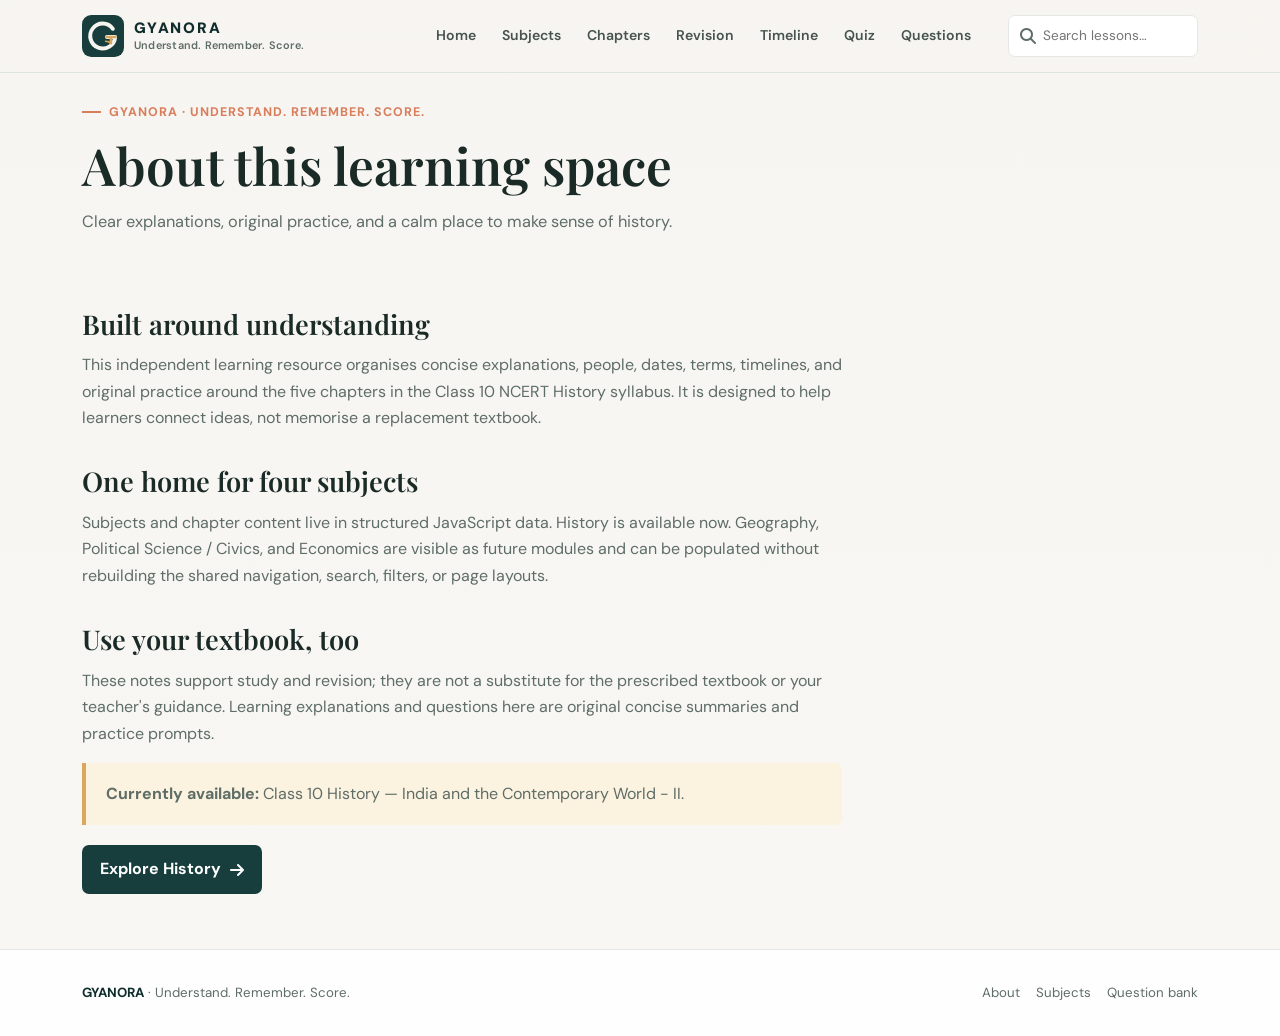
==== commit f11ce1a0: "Update Gyanora website" ====
--- a/about.html
+++ b/about.html
@@ -1,11 +1,52 @@
-<!doctype html>
-<html lang="en">
-<head>
-  <meta charset="utf-8"><meta name="viewport" content="width=device-width, initial-scale=1">
-  <meta name="description" content="Learn about the Class 10 Social Science study platform and its original, modular learning content.">
-  <title>About · Class 10 Social Science</title>
-  <link href="https://cdn.jsdelivr.net/npm/bootstrap@5.3.3/dist/css/bootstrap.min.css" rel="stylesheet"><link href="https://cdnjs.cloudflare.com/ajax/libs/font-awesome/6.7.2/css/all.min.css" rel="stylesheet"><link href="css/style.css" rel="stylesheet"><link href="css/responsive.css" rel="stylesheet">
-</head>
-<body><main id="main-content" class="container"><div id="page-breadcrumb"></div><header class="page-intro"><div class="eyebrow">Class 10 · Social Science</div><h1>About this learning space</h1><p>Clear explanations, original practice, and a calm place to make sense of history.</p></header><article class="about-note"><h2>Built around understanding</h2><p>This independent learning resource organises concise explanations, people, dates, terms, timelines, and original practice around the five chapters in the Class 10 NCERT History syllabus. It is designed to help learners connect ideas, not memorise a replacement textbook.</p><h2>One home for four subjects</h2><p>Subjects and chapter content live in structured JavaScript data. History is available now. Geography, Political Science / Civics, and Economics are visible as future modules and can be populated without rebuilding the shared navigation, search, filters, or page layouts.</p><h2>Use your textbook, too</h2><p>These notes support study and revision; they are not a substitute for the prescribed textbook or your teacher's guidance. Learning explanations and questions here are original concise summaries and practice prompts.</p><div class="callout"><p><strong>Currently available:</strong> Class 10 History — India and the Contemporary World - II.</p></div><p style="margin-top:20px"><a class="button button-primary" href="chapters.html?subject=history">Explore History <i class="fa-solid fa-arrow-right" aria-hidden="true"></i></a></p></article></main>
-<script src="js/data.js"></script><script src="js/enrichment.js"></script><script src="js/chapter-completion.js"></script><script src="js/main.js"></script><script src="js/search.js"></script></body>
+<!doctype html>
+<html lang="en">
+
+<head>
+  <meta charset="utf-8">
+  <meta name="viewport" content="width=device-width, initial-scale=1">
+  <meta name="description"
+    content="Learn about GYANORA, a modern Class 10 Social Science study platform designed for understanding, revision, and better recall.">
+  <title>About · GYANORA</title>
+  <link rel="icon" type="image/svg+xml" href="assets/icons/gyanora-mark.svg?v=20261003">
+  <link href="https://cdn.jsdelivr.net/npm/bootstrap@5.3.3/dist/css/bootstrap.min.css" rel="stylesheet">
+  <link href="https://cdnjs.cloudflare.com/ajax/libs/font-awesome/6.7.2/css/all.min.css" rel="stylesheet">
+  <link href="css/style.css" rel="stylesheet">
+  <link href="css/responsive.css?v=20261024" rel="stylesheet">
+</head>
+
+<body>
+  <main id="main-content" class="container">
+    <div id="page-breadcrumb"></div>
+    <header class="page-intro">
+      <div class="eyebrow">GYANORA · Understand. Remember. Score.</div>
+      <h1>About this learning space</h1>
+      <p>Clear explanations, original practice, and a calm place to make sense of history.</p>
+    </header>
+    <article class="about-note">
+      <h2>Built around understanding</h2>
+      <p>This independent learning resource organises concise explanations, people, dates, terms, timelines, and
+        original practice around the five chapters in the Class 10 NCERT History syllabus. It is designed to help
+        learners connect ideas, not memorise a replacement textbook.</p>
+      <h2>One home for four subjects</h2>
+      <p>Subjects and chapter content live in structured JavaScript data. History is available now. Geography, Political
+        Science / Civics, and Economics are visible as future modules and can be populated without rebuilding the shared
+        navigation, search, filters, or page layouts.</p>
+      <h2>Use your textbook, too</h2>
+      <p>These notes support study and revision; they are not a substitute for the prescribed textbook or your teacher's
+        guidance. Learning explanations and questions here are original concise summaries and practice prompts.</p>
+      <div class="callout">
+        <p><strong>Currently available:</strong> Class 10 History — India and the Contemporary World - II.</p>
+      </div>
+      <p style="margin-top:20px"><a class="button button-primary" href="chapters.html?subject=history">Explore History
+          <i class="fa-solid fa-arrow-right" aria-hidden="true"></i></a></p>
+    </article>
+  </main>
+  <script src="js/data.js?v=20261015"></script>
+  <script src="js/economics-content.js?v=20261001"></script>
+  <script src="js/enrichment.js?v=20261001"></script>
+  <script src="js/chapter-completion.js?v=20261006"></script>
+  <script src="js/main.js?v=20261011"></script>
+  <script src="js/search.js?v=20261001"></script>
+</body>
+
 </html>
--- a/css/style.css
+++ b/css/style.css
@@ -1,444 +1,449 @@
-@import url('https://fonts.googleapis.com/css2?family=DM+Sans:wght@400;500;600;700&family=Playfair+Display:wght@500;600;700&display=swap');
-
-:root {
-  --ink: #1d2c28;
-  --muted: #66736e;
-  --paper: #fbfcf9;
-  --white: #fff;
-  --line: #e5e9e5;
-  --forest: #184b3d;
-  --forest-deep: #123b31;
-  --coral: #db684d;
-  --coral-soft: #fff0e9;
-  --mint: #dcefe4;
-  --blue: #347b9b;
-  --blue-soft: #e7f2f6;
-  --gold: #e7b84d;
-  --gold-soft: #fbf1d5;
-  --shadow: 0 14px 44px rgba(31, 54, 45, .08);
-  --serif: 'Playfair Display', Georgia, serif;
-  --sans: 'DM Sans', 'Segoe UI', sans-serif;
-}
-
-* { box-sizing: border-box; }
-html { scroll-behavior: smooth; scroll-padding-top: 88px; }
-body { margin: 0; color: var(--ink); background: var(--paper); font-family: var(--sans); font-size: 16px; line-height: 1.65; }
-a { color: inherit; text-decoration: none; }
-button, input, select { font: inherit; }
-button, a, input, select { -webkit-tap-highlight-color: transparent; }
-button:focus-visible, a:focus-visible, input:focus-visible, select:focus-visible { outline: 3px solid var(--blue); outline-offset: 3px; }
-img { display: block; max-width: 100%; }
-h1, h2, h3, h4, p { margin-top: 0; }
-h1, h2, h3, h4 { color: var(--ink); line-height: 1.2; }
-h1, h2 { font-family: var(--serif); font-weight: 600; }
-h1 { margin-bottom: 18px; font-size: clamp(2.4rem, 5vw, 4.7rem); }
-h2 { margin-bottom: 12px; font-size: clamp(1.8rem, 3vw, 2.7rem); }
-h3 { margin-bottom: 8px; font-size: 1.16rem; }
-p { color: var(--muted); }
-.container { width: min(1160px, calc(100% - 48px)); margin-inline: auto; }
-.skip-link { position: fixed; z-index: 1000; top: 10px; left: 10px; padding: 10px 14px; color: var(--white); background: var(--forest-deep); transform: translateY(-160%); }
-.skip-link:focus { transform: translateY(0); }
-.site-header { position: sticky; z-index: 20; top: 0; border-bottom: 1px solid rgba(229,233,229,.92); background: rgba(251,252,249,.95); backdrop-filter: blur(12px); }
-.nav-shell { min-height: 72px; display: flex; align-items: center; gap: 26px; }
-.brand { display: inline-flex; align-items: center; gap: 10px; flex: 0 0 auto; color: var(--forest-deep); font-weight: 700; }
-.brand-mark { display: grid; width: 36px; height: 36px; place-items: center; border-radius: 11px; color: white; background: var(--forest); }
-.brand-text { font-size: .94rem; line-height: 1.2; }
-.brand-text small { display: block; margin-top: 3px; color: var(--muted); font-size: .72rem; font-weight: 500; }
-.site-nav { display: flex; align-items: center; gap: 4px; margin-left: auto; }
-.site-nav a { padding: 9px 11px; border-radius: 7px; color: #46534e; font-size: .88rem; font-weight: 600; }
-.site-nav a:hover, .site-nav a[aria-current="page"] { color: var(--forest); background: var(--mint); }
-.nav-search { position: relative; width: 190px; }
-.nav-search input { width: 100%; padding: 9px 12px 9px 34px; border: 1px solid var(--line); border-radius: 7px; background: var(--white); font-size: .85rem; }
-.nav-search i { position: absolute; top: 50%; left: 12px; color: var(--muted); transform: translateY(-50%); }
-.search-popover { position: absolute; z-index: 30; top: calc(100% + 8px); right: 0; width: min(390px, calc(100vw - 32px)); max-height: 70vh; overflow: auto; border: 1px solid var(--line); border-radius: 10px; background: white; box-shadow: var(--shadow); }
-.search-popover:empty { display: none; }
-.search-result { display: block; padding: 12px 15px; border-bottom: 1px solid var(--line); }
-.search-result:last-child { border-bottom: 0; }
-.search-result:hover { background: var(--paper); }
-.search-result strong, .search-result small { display: block; }
-.search-result strong { font-size: .9rem; }
-.search-result small { margin-top: 4px; color: var(--muted); font-size: .77rem; }
-.search-empty { padding: 16px; color: var(--muted); font-size: .9rem; }
-.menu-toggle { display: none; width: 42px; height: 42px; border: 1px solid var(--line); border-radius: 8px; background: white; color: var(--forest); }
-.breadcrumb { display: flex; flex-wrap: wrap; align-items: center; gap: 8px; margin: 22px 0; color: var(--muted); font-size: .84rem; }
-.breadcrumb a:hover { color: var(--forest); text-decoration: underline; }
-.breadcrumb .crumb-sep { color: #a0aaa4; }
-.eyebrow { display: inline-flex; align-items: center; gap: 8px; margin-bottom: 13px; color: var(--coral); font-size: .78rem; font-weight: 700; letter-spacing: .08em; text-transform: uppercase; }
-.eyebrow::before { width: 19px; height: 2px; background: currentColor; content: ''; }
-.section { padding: 66px 0; }
-.section-tight { padding: 38px 0; }
-.section-heading { display: flex; align-items: end; justify-content: space-between; gap: 24px; margin-bottom: 26px; }
-.section-heading p { max-width: 570px; margin-bottom: 0; }
-.muted { color: var(--muted); }
-.button { display: inline-flex; min-height: 46px; align-items: center; justify-content: center; gap: 9px; padding: 10px 17px; border: 1px solid transparent; border-radius: 7px; cursor: pointer; font-weight: 700; transition: background .18s ease, color .18s ease, transform .18s ease; }
-.button:hover { transform: translateY(-1px); }
-.button-primary { color: white; background: var(--forest); }
-.button-primary:hover { background: var(--forest-deep); }
-.button-outline { border-color: #cbd5ce; color: var(--forest); background: white; }
-.button-outline:hover { border-color: var(--forest); background: var(--mint); }
-.button-coral { color: #783b2d; background: #f8d8cb; }
-.button-small { min-height: 38px; padding: 7px 12px; font-size: .83rem; }
-.button:disabled { cursor: not-allowed; opacity: .55; transform: none; }
-.hero { position: relative; overflow: hidden; padding: 62px 0 70px; background: var(--mint); }
-.hero::after { position: absolute; right: -90px; bottom: -240px; width: 460px; height: 460px; border: 1px solid rgba(24,75,61,.14); border-radius: 50%; box-shadow: 0 0 0 36px rgba(255,255,255,.17), 0 0 0 72px rgba(255,255,255,.12); content: ''; pointer-events: none; }
-.hero-grid { position: relative; z-index: 1; display: grid; grid-template-columns: 1.08fr .92fr; align-items: center; gap: 50px; }
-.hero h1 { max-width: 620px; color: var(--forest-deep); }
-.hero-copy { max-width: 570px; margin-bottom: 24px; color: #455f54; font-size: 1.09rem; }
-.hero-actions { display: flex; flex-wrap: wrap; gap: 10px; }
-.hero-visual { position: relative; min-height: 320px; overflow: hidden; border-radius: 9px; background: #cfdfd3; }
-.hero-visual img { width: 100%; height: 330px; object-fit: cover; }
-.hero-caption { position: absolute; right: 14px; bottom: 14px; left: 14px; padding: 12px 14px; border: 1px solid rgba(255,255,255,.4); border-radius: 7px; color: white; background: rgba(19,48,39,.84); font-size: .82rem; }
-.hero-caption strong { display: block; font-size: .96rem; }
-.stat-strip { display: flex; flex-wrap: wrap; gap: 24px; margin-top: 29px; color: #496458; font-size: .85rem; font-weight: 600; }
-.stat-strip i { margin-right: 6px; color: var(--coral); }
-.subject-grid, .chapter-grid, .feature-grid, .revision-grid, .question-grid { display: grid; grid-template-columns: repeat(2, minmax(0, 1fr)); gap: 16px; }
-.subject-card, .chapter-card, .feature-card, .revision-card, .question-card { min-width: 0; border: 1px solid var(--line); border-radius: 8px; background: white; }
-.subject-card { display: flex; min-height: 158px; align-items: flex-start; gap: 17px; padding: 22px; transition: border-color .18s ease, box-shadow .18s ease, transform .18s ease; }
-.subject-card.available:hover { border-color: #aecbbb; box-shadow: var(--shadow); transform: translateY(-2px); }
-.subject-icon { display: grid; width: 48px; height: 48px; flex: 0 0 auto; place-items: center; border-radius: 12px; color: var(--forest); background: var(--mint); font-size: 1.18rem; }
-.subject-card[data-color="green"] .subject-icon { color: #3e795b; background: #e7f1dd; }
-.subject-card[data-color="blue"] .subject-icon { color: #347b9b; background: var(--blue-soft); }
-.subject-card[data-color="yellow"] .subject-icon { color: #8a681b; background: var(--gold-soft); }
-.subject-info { flex: 1; }
-.subject-info h3 { margin: 4px 0 6px; }
-.subject-info p { margin-bottom: 12px; font-size: .88rem; }
-.status-pill, .topic-pill { display: inline-flex; align-items: center; padding: 4px 9px; border-radius: 99px; font-size: .73rem; font-weight: 700; }
-.status-available { color: #215d43; background: #e4f3e9; }
-.status-coming { color: #6a6251; background: #f1efe9; }
-.page-intro { padding: 22px 0 38px; }
-.page-intro h1 { margin-bottom: 12px; font-size: clamp(2.2rem, 4vw, 3.55rem); }
-.page-intro p { max-width: 700px; margin-bottom: 0; font-size: 1.02rem; }
-.chapter-card { display: flex; flex-direction: column; padding: 21px; }
-.chapter-top { display: flex; align-items: flex-start; gap: 14px; margin-bottom: 14px; }
-.chapter-number { display: grid; width: 42px; height: 42px; flex: 0 0 auto; place-items: center; border-radius: 9px; color: var(--coral); background: var(--coral-soft); font-family: var(--serif); font-size: 1.2rem; font-weight: 700; }
-.chapter-card h2 { margin: 1px 0 7px; font-family: var(--sans); font-size: 1.13rem; font-weight: 700; }
-.chapter-card p { margin-bottom: 14px; font-size: .9rem; }
-.topic-list { display: flex; flex-wrap: wrap; gap: 7px; margin-bottom: 19px; }
-.topic-pill { color: #53635b; background: #f0f3ef; font-weight: 600; }
-.chapter-actions { display: flex; flex-wrap: wrap; gap: 7px; margin-top: auto; }
-.chapter-actions .button { flex: 1 1 auto; }
-.study-layout { display: grid; grid-template-columns: 220px minmax(0, 1fr); align-items: start; gap: 30px; }
-.study-sidebar { position: sticky; top: 92px; max-height: calc(100vh - 108px); overflow-y: auto; padding: 16px 0; border-right: 1px solid var(--line); scrollbar-width: thin; }
-.study-sidebar strong { display: block; padding: 0 12px 10px; color: var(--forest); font-size: .78rem; text-transform: uppercase; }
-.study-sidebar a { display: block; padding: 7px 12px; border-left: 2px solid transparent; color: var(--muted); font-size: .85rem; }
-.study-sidebar a:hover { border-left-color: var(--coral); color: var(--forest); }
-.study-content { min-width: 0; }
-.study-section { padding: 25px 0; border-bottom: 1px solid var(--line); scroll-margin-top: 90px; }
-.study-section h2 { font-size: 1.7rem; }
-.study-section p:last-child { margin-bottom: 0; }
-.content-list { display: grid; gap: 10px; padding: 0; list-style: none; }
-.content-list li { position: relative; padding: 12px 14px 12px 39px; border-radius: 7px; color: #46534e; background: white; }
-.content-list li::before { position: absolute; top: 14px; left: 15px; color: var(--coral); font-family: 'Font Awesome 6 Free'; font-weight: 900; content: '\f058'; }
-.simple-panel { margin: 15px 0; padding: 20px; border: 1px solid #e8c3b4; border-radius: 8px; background: #fff6f0; }
-.simple-panel[hidden] { display: none; }
-.simple-panel h3 { color: #824c3d; }
-.simple-item { padding: 10px 0; border-top: 1px solid #f0d9ce; }
-.simple-item strong { display: block; color: var(--ink); font-size: .86rem; }
-.simple-item p { margin: 3px 0 0; font-size: .91rem; }
-.route-visual { display: grid; grid-template-columns: repeat(4, minmax(0, 1fr)); align-items: center; gap: 9px; margin: 18px 0; }
-.route-point { position: relative; min-height: 104px; display: grid; place-items: center; padding: 14px; border: 1px solid #c8ddd0; border-radius: 8px; background: #edf5ef; color: #315645; text-align: center; font-size: .88rem; font-weight: 700; }
-.route-point:not(:last-child)::after { position: absolute; z-index: 1; top: 50%; right: -12px; width: 14px; height: 2px; background: var(--coral); content: ''; }
-.story-list { counter-reset: story; display: grid; gap: 0; padding: 0; list-style: none; }
-.story-list li { position: relative; min-height: 53px; padding: 6px 12px 18px 49px; color: var(--muted); counter-increment: story; }
-.story-list li::before { position: absolute; top: 0; left: 0; display: grid; width: 32px; height: 32px; place-items: center; border-radius: 50%; color: white; background: var(--forest); content: counter(story); font-size: .84rem; font-weight: 700; }
-.timeline-filter, .filter-row { display: flex; flex-wrap: wrap; gap: 9px; align-items: end; }
-.filter-field { display: grid; min-width: 155px; gap: 5px; }
-.filter-field label { color: var(--muted); font-size: .77rem; font-weight: 700; }
-.filter-field select, .filter-field input { min-height: 42px; padding: 8px 11px; border: 1px solid #d6ddd8; border-radius: 6px; color: var(--ink); background: white; }
-.timeline { position: relative; display: grid; gap: 0; margin: 26px 0 0; padding-left: 27px; }
-.timeline::before { position: absolute; top: 7px; bottom: 7px; left: 7px; width: 2px; background: #d8e5dc; content: ''; }
-.timeline-item { position: relative; padding: 0 0 24px 20px; }
-.timeline-item::before { position: absolute; top: 7px; left: -25px; width: 12px; height: 12px; border: 3px solid var(--paper); border-radius: 50%; background: var(--coral); box-shadow: 0 0 0 1px #e5b1a1; content: ''; }
-.timeline-date { color: var(--coral); font-size: .82rem; font-weight: 700; }
-.timeline-item h3 { margin: 4px 0; }
-.timeline-item p { margin-bottom: 7px; font-size: .9rem; }
-.revision-card, .question-card { padding: 18px; }
-.revision-card h3 { display: flex; align-items: center; gap: 9px; }
-.revision-card h3 i { color: var(--coral); }
-.revision-card ul { margin: 12px 0 0; padding-left: 19px; color: var(--muted); font-size: .9rem; }
-.revision-card li + li { margin-top: 8px; }
-.quiz-shell { max-width: 760px; margin: 0 auto; padding: 26px; border: 1px solid var(--line); border-radius: 8px; background: white; }
-.quiz-meta { display: flex; flex-wrap: wrap; justify-content: space-between; gap: 12px; color: var(--muted); font-size: .86rem; }
-.progress-track { height: 8px; overflow: hidden; margin: 13px 0 23px; border-radius: 99px; background: #edf0ed; }
-.progress-fill { height: 100%; border-radius: inherit; background: var(--forest); transition: width .25s ease; }
-.quiz-question { margin-bottom: 18px; font-size: 1.35rem; }
-.quiz-options { display: grid; gap: 10px; }
-.quiz-option { display: flex; width: 100%; align-items: flex-start; gap: 12px; padding: 14px; border: 1px solid var(--line); border-radius: 7px; background: white; color: var(--ink); text-align: left; cursor: pointer; }
-.quiz-option:hover:not(:disabled) { border-color: #8bb49a; background: #f6faf6; }
-.quiz-option.correct { border-color: #74aa83; background: #e9f6eb; }
-.quiz-option.incorrect { border-color: #d78b7c; background: #fff0ec; }
-.option-letter { display: grid; width: 25px; height: 25px; flex: 0 0 auto; place-items: center; border-radius: 50%; color: var(--forest); background: var(--mint); font-size: .78rem; font-weight: 700; }
-.quiz-feedback { min-height: 28px; margin: 14px 0; font-size: .9rem; font-weight: 600; }
-.quiz-controls { display: flex; justify-content: space-between; gap: 10px; margin-top: 16px; }
-.quiz-result { padding: 20px 0; text-align: center; }
-.quiz-result .score { margin: 10px 0; color: var(--forest); font-family: var(--serif); font-size: 3rem; }
-.question-card { display: grid; gap: 8px; }
-.question-card p { margin-bottom: 3px; color: var(--ink); }
-.question-card .answer-note { padding-top: 9px; border-top: 1px solid var(--line); color: var(--muted); font-size: .85rem; }
-.question-meta { display: flex; flex-wrap: wrap; gap: 7px; }
-.badge { display: inline-flex; align-items: center; padding: 4px 8px; border-radius: 5px; color: #52645a; background: #eef3ee; font-size: .73rem; font-weight: 700; }
-.empty-state { padding: 28px; border: 1px dashed #cbd5ce; border-radius: 8px; color: var(--muted); background: white; text-align: center; }
-.callout { padding: 18px 20px; border-left: 4px solid var(--gold); border-radius: 0 7px 7px 0; background: var(--gold-soft); }
-.callout p { margin: 0; }
-.site-footer { margin-top: 55px; padding: 32px 0; border-top: 1px solid var(--line); background: white; }
-.footer-inner { display: flex; flex-wrap: wrap; align-items: center; justify-content: space-between; gap: 12px; }
-.footer-inner p { margin: 0; font-size: .83rem; }
-.footer-links { display: flex; flex-wrap: wrap; gap: 16px; color: var(--muted); font-size: .83rem; }
-.footer-links a:hover { color: var(--forest); }
-.about-note { max-width: 760px; }
-.about-note h2 { margin-top: 34px; font-size: 1.7rem; }
-.fade-in { animation: appear .45s ease both; }
-@keyframes appear { from { opacity: 0; transform: translateY(9px); } to { opacity: 1; transform: translateY(0); } }
-@media (prefers-reduced-motion: reduce) { *, *::before, *::after { scroll-behavior: auto !important; animation-duration: .01ms !important; animation-iteration-count: 1 !important; transition-duration: .01ms !important; } }
-
-.dashboard-section { background: linear-gradient(115deg, #eff5ef 0%, #f8f7ef 52%, #f9efea 100%); }
-.dashboard-grid { display: grid; grid-template-columns: repeat(3, minmax(0, 1fr)); gap: 12px; }
-.dashboard-card { display: flex; min-width: 0; min-height: 102px; align-items: center; gap: 14px; padding: 17px; border: 1px solid rgba(29,44,40,.1); border-radius: 8px; background: rgba(255,255,255,.9); transition: transform .18s ease, box-shadow .18s ease; }
-.dashboard-card:hover { box-shadow: var(--shadow); transform: translateY(-2px); }
-.dashboard-icon, .visual-icon { display: grid; width: 43px; height: 43px; flex: 0 0 auto; place-items: center; border-radius: 10px; font-size: 1rem; }
-.dashboard-forest .dashboard-icon { color: var(--forest); background: var(--mint); }
-.dashboard-coral .dashboard-icon { color: #984a36; background: var(--coral-soft); }
-.dashboard-blue .dashboard-icon { color: var(--blue); background: var(--blue-soft); }
-.dashboard-gold .dashboard-icon { color: #80621c; background: var(--gold-soft); }
-.dashboard-copy { display: grid; min-width: 0; gap: 3px; flex: 1; }
-.dashboard-copy strong { color: var(--ink); font-size: .94rem; }
-.dashboard-copy > span { color: var(--muted); font-size: .79rem; line-height: 1.4; }
-.dashboard-arrow { color: #8c9a92; font-size: .8rem; }
-.dashboard-progress { display: block; height: 5px; overflow: hidden; margin-top: 5px; border-radius: 8px; background: #edf0ed; }
-.dashboard-progress span { display: block; height: 100%; border-radius: inherit; background: var(--forest); }
-.chapter-progress { margin: 13px 0 15px; padding: 11px 13px; border-radius: 7px; background: #f4f7f3; }
-.chapter-progress .progress-label { display: flex; justify-content: space-between; gap: 10px; color: var(--muted); font-size: .78rem; }
-.chapter-progress .progress-label strong { color: var(--ink); }
-.chapter-progress .progress-track { margin: 7px 0; }
-.chapter-progress > p { margin: 0; font-size: .75rem; }
-.chapter-card-progress { padding: 9px 10px; }
-.chapter-card-progress > p { display: none; }
-.chapter-card-progress .progress-track { margin: 6px 0 0; }
-.chapter-intro-strip { display: grid; grid-template-columns: repeat(3, minmax(0, 1fr)); margin: 19px 0; border: 1px solid var(--line); border-radius: 8px; background: white; }
-.intro-stat { display: grid; gap: 2px; padding: 14px 17px; }
-.intro-stat + .intro-stat { border-left: 1px solid var(--line); }
-.intro-stat strong { color: var(--forest); font-family: var(--serif); font-size: 1.45rem; }
-.intro-stat span { color: var(--muted); font-size: .8rem; }
-.study-section-heading { display: flex; align-items: center; justify-content: space-between; gap: 14px; margin-bottom: 15px; }
-.study-section-heading h2 { margin: 0; }
-.section-complete { display: inline-flex; min-height: 34px; flex: 0 0 auto; align-items: center; gap: 6px; padding: 5px 9px; border: 1px solid var(--line); border-radius: 6px; color: var(--muted); background: white; cursor: pointer; font-size: .74rem; font-weight: 700; }
-.section-complete.is-complete { border-color: #b8d5c0; color: #215d43; background: #e4f3e9; }
-.quick-lead { display: grid; grid-template-columns: 70px minmax(0, 1fr); align-items: start; gap: 15px; padding: 17px; border-left: 4px solid var(--coral); border-radius: 0 8px 8px 0; background: #fff3ed; }
-.quick-lead p { margin: 0; color: #485650; }
-.quick-time { color: var(--coral); font-family: var(--serif); font-size: 1.3rem; font-weight: 700; }
-.concept-grid { display: grid; grid-template-columns: repeat(2, minmax(0, 1fr)); gap: 12px; }
-.concept-card { padding: 17px; border: 1px solid var(--line); border-top: 3px solid #78a58a; border-radius: 7px; background: white; }
-.concept-card .eyebrow { margin-bottom: 8px; font-size: .69rem; }
-.concept-card h3 { font-size: 1.02rem; }
-.concept-card p { font-size: .88rem; }
-.concept-example { padding-top: 10px; border-top: 1px solid var(--line); }
-.concept-example strong { color: var(--coral); font-size: .75rem; text-transform: uppercase; }
-.concept-example p { margin: 3px 0 0; }
-.flowchart { margin: 15px 0; padding: 18px; border: 1px solid var(--line); border-radius: 8px; background: white; }
-.flowchart h3 { margin-bottom: 17px; font-size: 1rem; }
-.flowchart ol { display: flex; align-items: stretch; gap: 18px; margin: 0; padding: 0; list-style: none; counter-reset: flow; }
-.flowchart ol li { position: relative; display: flex; min-width: 0; min-height: 78px; flex: 1; align-items: center; justify-content: center; padding: 12px; border: 1px solid #cbded1; border-radius: 7px; color: #315645; background: #f0f6f1; text-align: center; font-size: .84rem; font-weight: 700; counter-increment: flow; }
-.flowchart ol li::before { display: grid; width: 22px; height: 22px; flex: 0 0 auto; place-items: center; margin-right: 7px; border-radius: 50%; color: white; background: var(--forest); content: counter(flow); font-size: .7rem; }
-.flowchart ol li:not(:last-child)::after { position: absolute; top: 50%; right: -17px; color: var(--coral); content: '→'; font-size: 1rem; }
-.flowchart-steps ol { align-items: stretch; }
-.flowchart-steps ol li:nth-child(even) { border-color: #ead8a6; background: #fbf5e4; }
-.flowchart-cycle ol li { border-radius: 35px 7px 35px 7px; }
-.flow-branches { display: grid; grid-template-columns: repeat(3, minmax(0, 1fr)); gap: 12px; }
-.flow-branch { padding: 11px; border-radius: 7px; background: #f5f7f3; }
-.flow-branch h4 { padding-bottom: 8px; border-bottom: 1px solid #dce5dd; color: var(--forest); font-size: .88rem; }
-.flow-node { padding: 8px; border: 1px solid #dce5dd; border-radius: 5px; background: white; color: #45534c; font-size: .8rem; text-align: center; }
-.flow-connector { color: var(--coral); line-height: 1.5; text-align: center; }
-.concept-map { position: relative; padding: 20px; border: 1px solid var(--line); border-radius: 8px; background: linear-gradient(160deg, #f2f7f2, #fbf4ea); }
-.concept-root { width: fit-content; max-width: 100%; margin: 0 auto 24px; padding: 12px 20px; border: 1px solid #a9c8b3; border-radius: 7px; color: white; background: var(--forest); font-weight: 700; text-align: center; }
-.concept-branches { display: grid; grid-template-columns: repeat(3, minmax(0, 1fr)); gap: 12px; }
-.concept-branch { position: relative; display: grid; align-content: start; gap: 7px; padding: 12px; border-top: 2px solid #aac8b3; border-radius: 5px; background: rgba(255,255,255,.82); }
-.concept-branch::before { position: absolute; top: -25px; left: 50%; height: 23px; border-left: 1px solid #aac8b3; content: ''; }
-.concept-branch h3 { color: var(--forest); font-size: .88rem; text-align: center; }
-.concept-leaf { padding: 7px; border-radius: 5px; color: #526159; background: #f0f3ef; font-size: .79rem; text-align: center; }
-.comparison-table-wrap { overflow-x: auto; margin: 15px 0; border: 1px solid var(--line); border-radius: 8px; background: white; scrollbar-width: thin; }
-.comparison-table { width: 100%; min-width: 480px; border-collapse: collapse; }
-.comparison-table caption { padding: 13px 15px; color: var(--forest); font-family: var(--serif); font-size: 1.04rem; font-weight: 700; text-align: left; }
-.comparison-table th, .comparison-table td { padding: 12px 14px; border-top: 1px solid var(--line); border-right: 1px solid var(--line); text-align: left; vertical-align: top; }
-.comparison-table th { color: var(--forest-deep); background: #edf4ee; font-size: .84rem; }
-.comparison-table td { color: #56635c; font-size: .85rem; }
-.comparison-table tr:nth-child(even) td { background: #fafbf9; }
-.memory-grid, .confusion-grid, .exam-focus-grid { display: grid; grid-template-columns: repeat(2, minmax(0, 1fr)); gap: 11px; }
-.memory-card { display: flex; align-items: flex-start; gap: 12px; padding: 14px; border-radius: 7px; background: #fbf4e4; }
-.memory-number { color: #a3781f; font-family: var(--serif); font-size: 1.25rem; font-weight: 700; }
-.memory-card p { margin: 0; color: #5c533f; font-size: .88rem; }
-.confusion-card { padding: 15px; border: 1px solid #efd4c9; border-radius: 7px; background: #fff8f4; }
-.confusion-card > div { display: flex; align-items: center; flex-wrap: wrap; gap: 8px; }
-.confusion-card strong { color: #774638; font-size: .88rem; }
-.confusion-card > div span { color: var(--coral); font-size: .75rem; font-weight: 700; }
-.confusion-card p { margin: 9px 0 0; font-size: .85rem; }
-.exam-focus-grid { grid-template-columns: repeat(3, minmax(0, 1fr)); }
-.exam-focus-card { padding: 15px; border: 1px solid var(--line); border-radius: 7px; background: white; }
-.exam-focus-card h3 { display: flex; align-items: center; gap: 8px; font-size: .9rem; }
-.exam-focus-card h3 i { color: var(--coral); }
-.exam-focus-card .content-list { gap: 5px; }
-.exam-focus-card .content-list li { padding: 7px 8px 7px 25px; background: #f7f8f5; font-size: .8rem; }
-.exam-focus-card .content-list li::before { top: 9px; left: 8px; }
-.exam-focus-card p { font-size: .83rem; }
-.exam-note { margin: 12px 0 0; font-size: .79rem; }
-.revision-depth-grid { display: grid; grid-template-columns: repeat(2, minmax(0, 1fr)); gap: 12px; margin: 16px 0 22px; }
-.revision-level { min-width: 0; padding: 16px; border: 1px solid var(--line); border-radius: 7px; background: white; }
-.revision-level > span { display: inline-block; margin-bottom: 7px; color: var(--coral); font-size: .76rem; font-weight: 700; text-transform: uppercase; }
-.revision-level > p { margin-bottom: 0; font-size: .89rem; }
-.revision-10 { border-left: 4px solid var(--coral); }
-.revision-1 { border-left: 4px solid var(--gold); }
-.revision-1 .revision-card { padding: 0; border: 0; }
-.revision-1 .revision-card h3 { display: none; }
-.revision-1 .revision-card ul { margin: 0; }
-.revision-5 { border-left: 4px solid var(--blue); }
-.revision-detailed { border-left: 4px solid var(--forest); }
-.visual-summary { margin-top: 22px; padding: 19px; border: 1px solid #d8e4d9; border-radius: 8px; background: #eff5ef; }
-.visual-summary h3 { margin-bottom: 14px; }
-.visual-summary-grid { display: grid; grid-template-columns: repeat(2, minmax(0, 1fr)); gap: 9px; }
-.visual-summary-grid article { padding: 11px; border-radius: 6px; background: rgba(255,255,255,.84); }
-.visual-summary-grid article:last-child:nth-child(odd) { grid-column: 1 / -1; }
-.visual-summary-grid strong { color: var(--forest); font-size: .72rem; }
-.visual-summary-grid p { margin: 4px 0 0; font-size: .81rem; }
-.answer-framework { margin: 12px 0; padding: 16px; border: 1px solid var(--line); border-radius: 7px; background: white; }
-.answer-framework h3 { font-size: .98rem; }
-.answer-framework ol { margin: 0; padding-left: 22px; color: var(--muted); }
-.answer-framework li + li { margin-top: 5px; }
-.historical-placeholder { display: flex; align-items: center; gap: 16px; margin: 15px 0; padding: 14px; border: 1px dashed #bfcbc1; border-radius: 7px; background: #f8faf7; }
-.placeholder-mark { display: grid; width: 52px; height: 52px; flex: 0 0 auto; place-items: center; border-radius: 8px; color: var(--forest); background: var(--mint); font-size: 1.1rem; }
-.historical-placeholder figcaption { display: grid; gap: 3px; color: var(--muted); font-size: .82rem; }
-.historical-placeholder figcaption strong { color: var(--ink); }
-.visual-learning-grid { display: grid; grid-template-columns: repeat(3, minmax(0, 1fr)); gap: 10px; }
-.visual-learning-item { display: flex; align-items: flex-start; gap: 10px; padding: 13px; border: 1px solid var(--line); border-radius: 7px; background: white; }
-.visual-learning-item h3 { margin: 2px 0 5px; font-size: .88rem; }
-.visual-learning-item p { margin: 0; font-size: .79rem; }
-.visual-icon { width: 34px; height: 34px; color: var(--forest); background: var(--mint); font-size: .84rem; }
-.timeline-toolbar { display: flex; flex-wrap: wrap; align-items: end; gap: 18px; }
-.toggle-field { display: inline-flex; min-height: 42px; align-items: center; gap: 8px; color: var(--muted); font-size: .85rem; font-weight: 600; cursor: pointer; }
-.toggle-field input { width: 17px; height: 17px; accent-color: var(--forest); }
-.timeline-item[hidden] { display: none; }
-.timeline-detailed .timeline-item { padding-bottom: 29px; }
-.timeline-detailed .timeline-item h3 { font-size: 1rem; }
-.timeline-detailed .timeline-item p { max-width: 700px; }
-.badge-important { margin-left: 6px; color: #8a5322; background: var(--gold-soft); }
-.revision-chapter-heading { display: flex; align-items: flex-start; gap: 14px; margin: 26px 0 10px; }
-.revision-chapter-heading > div { flex: 1; }
-.revision-chapter-heading h2 { font-size: 1.55rem; }
-.revision-chapter-heading p { margin: 0; font-size: .88rem; }
-.revision-detail-grid .visual-summary { grid-column: 1 / -1; margin-top: 0; }
-.quiz-selectors { padding: 18px; border: 1px solid var(--line); border-radius: 8px; background: #f6f8f5; }
-.quiz-actions { display: flex; flex-wrap: wrap; align-items: center; gap: 9px; margin-top: 15px; }
-.quiz-actions .muted, #quiz-bank-count { margin-left: auto; font-size: .82rem; }
-.quiz-stage { margin-top: 18px; }
-.quiz-welcome { padding: 28px; border: 1px solid var(--line); border-radius: 8px; background: white; text-align: center; }
-.quiz-welcome-icon { display: grid; width: 52px; height: 52px; place-items: center; margin: 0 auto 12px; border-radius: 50%; color: var(--forest); background: var(--mint); font-size: 1.2rem; }
-.quiz-welcome p { max-width: 520px; margin: 0 auto 17px; }
-.case-passage { margin: 12px 0 18px; padding: 16px; border-left: 4px solid var(--gold); border-radius: 0 7px 7px 0; color: #55513f; background: #fbf5e5; white-space: pre-line; }
-.quiz-result { padding: 22px; border: 1px solid var(--line); border-radius: 8px; background: white; }
-.quiz-result > h2, .quiz-result > .eyebrow { display: block; text-align: center; }
-.quiz-result .score { text-align: center; }
-.result-stats { display: grid; grid-template-columns: repeat(4, minmax(0, 1fr)); gap: 9px; margin: 18px 0 25px; }
-.result-stats > div { display: grid; gap: 2px; padding: 12px; border-radius: 6px; background: #f3f6f2; text-align: center; }
-.result-stats strong { color: var(--forest); font-family: var(--serif); font-size: 1.35rem; }
-.result-stats span { color: var(--muted); font-size: .77rem; }
-.topic-performance-list { display: grid; grid-template-columns: repeat(2, minmax(0, 1fr)); gap: 12px; margin: 13px 0 22px; }
-.topic-performance > div:first-child { display: flex; justify-content: space-between; gap: 8px; font-size: .82rem; }
-.topic-performance .progress-track { margin: 6px 0 0; }
-.review-heading { display: flex; align-items: flex-start; justify-content: space-between; gap: 15px; margin-bottom: 15px; }
-.review-heading h2 { margin: 0; font-size: 1.5rem; }
-.answer-review-list { display: grid; gap: 10px; }
-.answer-review-item { padding: 15px; border: 1px solid var(--line); border-radius: 7px; background: white; }
-.answer-review-item h3 { margin: 9px 0; font-size: 1rem; white-space: pre-line; }
-.answer-review-item p { margin: 5px 0; font-size: .86rem; }
-.review-correct { color: #247045; }
-.review-incorrect { color: #a94d3e; }
-.question-card > p { white-space: pre-line; }
-.question-card details summary { color: var(--forest); cursor: pointer; font-size: .85rem; font-weight: 700; }
-
-.detailed-concepts { display: grid; gap: 9px; }
-.detailed-concepts article { padding: 13px 15px; border-left: 3px solid var(--blue); border-radius: 0 6px 6px 0; background: var(--blue-soft); }
-.detailed-concepts h3 { margin-bottom: 5px; font-size: .93rem; }
-.detailed-concepts p { margin: 0; font-size: .85rem; }
-.important-place-grid { display: grid; grid-template-columns: repeat(2, minmax(0, 1fr)); gap: 12px; }
-.important-place-card { min-width: 0; padding: 16px; border: 1px solid var(--line); border-top: 3px solid #70937b; border-radius: 7px; background: white; }
-.place-card-top { display: flex; align-items: flex-start; gap: 10px; margin-bottom: 12px; }
-.place-card-top > i { display: grid; width: 35px; height: 35px; flex: 0 0 auto; place-items: center; border-radius: 8px; color: #875039; background: var(--coral-soft); }
-.place-card-top h3 { margin: 1px 0 2px; font-size: .98rem; }
-.place-card-top span { color: var(--muted); font-size: .78rem; }
-.important-place-card p { margin: 8px 0; font-size: .84rem; }
-.important-place-card p strong, .place-exam-point strong { color: var(--ink); }
-.place-exam-point { display: grid; gap: 3px; margin-top: 12px; padding: 10px; border-radius: 5px; color: #70551c; background: var(--gold-soft); font-size: .8rem; }
-.people-place-grid { display: grid; grid-template-columns: repeat(2, minmax(0, 1fr)); gap: 12px; }
-.people-place-card { padding: 16px; border: 1px solid var(--line); border-radius: 7px; background: white; }
-.people-place-card > h3 { color: var(--forest); font-family: var(--serif); font-size: 1.08rem; }
-.connection-chain { display: grid; gap: 7px; }
-.connection-chain > span { display: grid; gap: 2px; padding: 9px 11px; border-radius: 5px; color: #4e5b53; background: #f3f6f2; font-size: .82rem; }
-.connection-chain small { color: var(--coral); font-size: .66rem; font-weight: 700; }
-.connection-chain > i { color: #9a7650; font-size: .76rem; text-align: center; }
-.visual-section-intro { max-width: 760px; padding: 13px 15px; border-left: 3px solid var(--gold); background: var(--gold-soft); }
-.visual-section-intro p { margin: 0; font-size: .87rem; }
-.chapter-visual-grid { display: grid; gap: 15px; margin-top: 15px; }
-.chapter-visual-card { display: grid; grid-template-columns: minmax(200px, .85fr) minmax(0, 1.15fr); overflow: hidden; border: 1px solid var(--line); border-radius: 8px; background: white; }
-.chapter-visual-art { display: grid; min-height: 230px; place-items: center; padding: 16px; background: linear-gradient(145deg, #e7f0e8, #f8f1e2); }
-.visual-recreation { display: grid; width: 100%; min-height: 185px; align-content: center; gap: 17px; }
-.visual-recreation-mark { display: grid; width: 48px; height: 48px; place-items: center; margin: 0 auto; border: 1px solid #c2d5c5; border-radius: 50%; color: var(--forest); background: rgba(255,255,255,.84); font-size: 1.18rem; }
-.visual-recreation-flow { display: flex; flex-wrap: wrap; align-items: center; justify-content: center; gap: 7px; }
-.visual-recreation-flow span { max-width: 150px; padding: 9px 11px; border: 1px solid #cad8cd; border-radius: 6px; color: #355343; background: rgba(255,255,255,.88); font-size: .76rem; font-weight: 700; text-align: center; }
-.visual-recreation-flow > i { color: var(--coral); font-size: .76rem; }
-.visual-map-branches { display: grid; grid-template-columns: repeat(2, minmax(0, 1fr)); gap: 10px; }
-.visual-map-branches section { display: grid; gap: 6px; padding: 10px; border-top: 2px solid #789b82; border-radius: 5px; background: rgba(255,255,255,.84); }
-.visual-map-branches section strong { color: var(--forest); font-size: .76rem; text-align: center; }
-.visual-map-branches section span { padding: 6px; border-radius: 4px; color: #4d5d52; background: #eff4ef; font-size: .7rem; text-align: center; }
-.visual-recreation > small { color: var(--muted); font-size: .68rem; text-align: center; }
-.visual-allegory .visual-recreation-mark { color: #925b76; background: #f8e9ef; }
-.visual-symbol .visual-recreation-mark { color: #557f9a; background: #e6f2f7; }
-.visual-machine .visual-recreation-mark, .visual-loom .visual-recreation-mark, .visual-factory .visual-recreation-mark { color: #8b5d36; background: #f6eadc; }
-.visual-press .visual-recreation-mark, .visual-newspaper .visual-recreation-mark { color: #3b6f70; background: #e4f1ef; }
-.chapter-visual-copy { padding: 17px; }
-.chapter-visual-copy .eyebrow { margin-bottom: 7px; font-size: .68rem; }
-.chapter-visual-copy h3 { font-size: 1.08rem; }
-.chapter-visual-copy > p { margin: 8px 0; font-size: .83rem; }
-.chapter-visual-copy > p strong { color: var(--ink); }
-.visual-remember { margin-top: 11px; padding: 10px 12px; border-radius: 5px; background: #f3f6f2; }
-.visual-remember > strong { color: var(--forest); font-size: .75rem; }
-.visual-remember ul { margin: 5px 0 0; padding-left: 18px; color: var(--muted); font-size: .79rem; }
-.visual-source-note { padding-top: 8px; border-top: 1px solid var(--line); font-size: .73rem !important; }
-.chapter-visual-pair { display: grid; grid-template-columns: repeat(2, minmax(0, 1fr)); gap: 14px; margin-bottom: 15px; }
-.chapter-visual-pair .chapter-visual-card { grid-template-columns: 1fr; align-content: start; }
-.chapter-visual-pair .chapter-visual-art { min-height: 280px; padding: 12px; }
-.provided-visual { display: grid; width: 100%; height: 100%; min-height: 250px; align-content: center; justify-items: center; gap: 8px; margin: 0; }
-.chapter-visual img { display: block; width: 100%; max-width: 100%; height: auto; object-fit: contain; }
-.provided-visual img { height: auto; }
-.provided-visual figcaption { color: var(--muted); font-size: .7rem; text-align: center; }
-.provided-image-missing { width: 100%; padding: 18px; border: 1px dashed #bfcbc1; border-radius: 6px; color: var(--muted); background: rgba(255,255,255,.84); font-size: .82rem; text-align: center; }
-.visual-memory-line { margin: 8px 0 0; padding: 8px 10px; border-radius: 5px; color: var(--forest-deep); background: #e5f0e7; font-size: .8rem; font-weight: 700; }
-.allegory-comparison-wrap { overflow-x: auto; margin: 0 0 16px; border: 1px solid var(--line); border-radius: 7px; background: white; }
-.allegory-comparison-wrap .comparison-table { min-width: 560px; }
-.allegory-memory-line { display: flex; flex-wrap: wrap; gap: 10px; margin: 0; padding: 0 14px 13px; color: var(--forest); font-size: .83rem; }
-.visual-question-grid { display: grid; grid-template-columns: repeat(2, minmax(0, 1fr)); gap: 10px; }
-.visual-question-card { padding: 14px; border: 1px solid var(--line); border-radius: 7px; background: white; }
-.visual-question-card h3 { margin: 9px 0; font-size: .91rem; }
-.visual-question-card details summary { color: var(--forest); cursor: pointer; font-size: .8rem; font-weight: 700; }
-.visual-question-card details p { margin: 8px 0 0; font-size: .82rem; }
-.whole-flowchart { padding: 18px; border: 1px solid #cbded1; border-radius: 8px; background: linear-gradient(160deg, #f0f6f1, #faf7ed); }
-.flowchart-note { margin-bottom: 15px; color: var(--forest); font-size: .86rem; font-weight: 700; }
-.whole-flow-steps { display: grid; justify-items: center; }
-.whole-flow-phase { display: grid; width: min(100%, 760px); grid-template-columns: 46px minmax(0, 1fr); gap: 12px; padding: 13px 15px; border: 1px solid #d4e0d5; border-radius: 7px; background: rgba(255,255,255,.94); }
-.whole-flow-number { display: grid; width: 34px; height: 34px; place-items: center; border-radius: 50%; color: white; background: var(--forest); font-size: .73rem; font-weight: 700; }
-.whole-flow-phase h3 { margin: 3px 0 7px; color: var(--forest-deep); font-size: .88rem; }
-.whole-flow-phase ul { display: grid; gap: 4px; margin: 0; padding-left: 17px; color: var(--muted); font-size: .81rem; }
-.whole-flow-arrow { display: grid; min-height: 28px; place-items: center; color: var(--coral); font-size: 1rem; }
-.memory-sheet { padding: 19px; border: 1px solid #d8e4d9; border-radius: 8px; background: #f1f6f1; }
-.memory-sheet > header h3 { font-family: var(--serif); font-size: 1.36rem; }
-.memory-sheet-grid { display: grid; grid-template-columns: repeat(2, minmax(0, 1fr)); gap: 9px; }
-.memory-sheet-grid > article { min-width: 0; padding: 12px; border-radius: 6px; background: white; }
-.memory-sheet-grid h4 { margin-bottom: 7px; color: var(--forest); font-size: .81rem; }
-.memory-sheet-grid ul, .memory-sheet-grid ol { display: grid; gap: 5px; margin: 0; padding-left: 17px; color: var(--muted); font-size: .78rem; }
-.memory-sheet-grid .must-remember { grid-column: 1 / -1; background: #fbf4e4; }
-.revision-chain { display: flex; flex-wrap: wrap; align-items: center; gap: 8px; padding: 15px; border: 1px solid var(--line); border-radius: 7px; background: white; }
-.revision-chain span { padding: 7px 10px; border-radius: 5px; color: #355343; background: #edf4ee; font-size: .8rem; font-weight: 700; }
-.revision-chain > i { color: var(--coral); font-size: .72rem; }
-.complete-conclusion { padding: 20px; border: 1px solid #d8e4d9; border-top: 4px solid var(--forest); border-radius: 8px; background: linear-gradient(150deg, #f2f7f2, white 68%); }
-.complete-conclusion > p { margin-bottom: 13px; color: #4d5b53; font-size: .94rem; }
-.complete-conclusion > p:last-of-type { margin-bottom: 17px; }
-.conclusion-takeaways { padding: 15px; border-radius: 6px; background: #e7f0e8; }
-.conclusion-takeaways h3 { color: var(--forest); font-size: .95rem; }
+@import url('https://fonts.googleapis.com/css2?family=DM+Sans:wght@400;500;600;700&family=Playfair+Display:wght@500;600;700&display=swap');
+
+:root {
+  --ink: #1a2a26;
+  --muted: #5f6d67;
+  --paper: #f5f4ef;
+  --white: #ffffff;
+  --line: #e4e8e3;
+  --forest: #173e3c;
+  --forest-deep: #102d2d;
+  --forest-soft: #ecf6ef;
+  --coral: #d97d5b;
+  --coral-soft: #fbeae2;
+  --mint: #dfeee5;
+  --blue: #446d92;
+  --blue-soft: #edf4fb;
+  --gold: #d8a85f;
+  --gold-soft: #fbf2df;
+  --shadow: 0 22px 48px rgba(23, 42, 39, 0.08);
+  --serif: 'Playfair Display', Georgia, serif;
+  --sans: 'DM Sans', 'Segoe UI', sans-serif;
+}
+
+* { box-sizing: border-box; }
+html { scroll-behavior: smooth; scroll-padding-top: 88px; }
+body { margin: 0; color: var(--ink); background: linear-gradient(180deg, #f7f5f1 0%, #f8f7f4 100%); font-family: var(--sans); font-size: 16px; line-height: 1.65; }
+a { color: inherit; text-decoration: none; }
+button, input, select { font: inherit; }
+button, a, input, select { -webkit-tap-highlight-color: transparent; }
+button:focus-visible, a:focus-visible, input:focus-visible, select:focus-visible { outline: 3px solid var(--blue); outline-offset: 3px; }
+img { display: block; max-width: 100%; }
+h1, h2, h3, h4, p { margin-top: 0; }
+h1, h2, h3, h4 { color: var(--ink); line-height: 1.2; }
+h1, h2 { font-family: var(--serif); font-weight: 600; }
+h1 { margin-bottom: 18px; font-size: clamp(2.4rem, 5vw, 4.7rem); }
+h2 { margin-bottom: 12px; font-size: clamp(1.8rem, 3vw, 2.7rem); }
+h3 { margin-bottom: 8px; font-size: 1.16rem; }
+p { color: var(--muted); }
+.container { width: min(1160px, calc(100% - 48px)); margin-inline: auto; }
+.skip-link { position: fixed; z-index: 1000; top: 10px; left: 10px; padding: 10px 14px; color: var(--white); background: var(--forest-deep); transform: translateY(-160%); }
+.skip-link:focus { transform: translateY(0); }
+.site-header { position: sticky; z-index: 20; top: 0; border-bottom: 1px solid rgba(220, 228, 222, 0.9); background: rgba(247, 245, 241, 0.88); backdrop-filter: blur(12px); }
+.nav-shell { min-height: 72px; display: flex; align-items: center; gap: 26px; }
+.brand { display: inline-flex; align-items: center; gap: 10px; flex: 0 0 auto; color: var(--forest-deep); font-weight: 700; }
+.brand-mark { display: grid; width: 42px; height: 42px; place-items: center; border-radius: 14px; box-shadow: inset 0 0 0 1px rgba(255,255,255,0.12); }
+.brand-mark img { display: block; width: 42px; height: 42px; }
+.brand-text { display: flex; flex-direction: column; line-height: 1.1; }
+.brand-text strong { font-size: .94rem; letter-spacing: .12em; }
+.brand-text small { display: block; margin-top: 3px; color: var(--muted); font-size: .68rem; letter-spacing: .02em; font-weight: 600; }
+.site-nav { display: flex; align-items: center; gap: 4px; margin-left: auto; }
+.site-nav a { padding: 9px 11px; border-radius: 7px; color: #46534e; font-size: .88rem; font-weight: 600; }
+.site-nav a:hover, .site-nav a[aria-current="page"] { color: var(--forest); background: var(--mint); }
+.nav-search { position: relative; width: 190px; }
+.nav-search input { width: 100%; padding: 9px 12px 9px 34px; border: 1px solid var(--line); border-radius: 7px; background: var(--white); font-size: .85rem; }
+.nav-search i { position: absolute; top: 50%; left: 12px; color: var(--muted); transform: translateY(-50%); }
+.search-popover { position: absolute; z-index: 30; top: calc(100% + 8px); right: 0; width: min(390px, calc(100vw - 32px)); max-height: 70vh; overflow: auto; border: 1px solid var(--line); border-radius: 10px; background: white; box-shadow: var(--shadow); }
+.search-popover:empty { display: none; }
+.search-result { display: block; padding: 12px 15px; border-bottom: 1px solid var(--line); }
+.search-result:last-child { border-bottom: 0; }
+.search-result:hover { background: var(--paper); }
+.search-result strong, .search-result small { display: block; }
+.search-result strong { font-size: .9rem; }
+.search-result small { margin-top: 4px; color: var(--muted); font-size: .77rem; }
+.search-empty { padding: 16px; color: var(--muted); font-size: .9rem; }
+.menu-toggle { display: none; width: 42px; height: 42px; border: 1px solid var(--line); border-radius: 8px; background: white; color: var(--forest); }
+.breadcrumb { display: flex; flex-wrap: wrap; align-items: center; gap: 8px; margin: 22px 0; color: var(--muted); font-size: .84rem; }
+.breadcrumb a:hover { color: var(--forest); text-decoration: underline; }
+.breadcrumb .crumb-sep { color: #a0aaa4; }
+.eyebrow { display: inline-flex; align-items: center; gap: 8px; margin-bottom: 13px; color: var(--coral); font-size: .78rem; font-weight: 700; letter-spacing: .08em; text-transform: uppercase; }
+.eyebrow::before { width: 19px; height: 2px; background: currentColor; content: ''; }
+.section { padding: 66px 0; }
+.section-tight { padding: 38px 0; }
+.section-heading { display: flex; align-items: end; justify-content: space-between; gap: 24px; margin-bottom: 26px; }
+.section-heading p { max-width: 570px; margin-bottom: 0; }
+.muted { color: var(--muted); }
+.button { display: inline-flex; min-height: 46px; align-items: center; justify-content: center; gap: 9px; padding: 10px 17px; border: 1px solid transparent; border-radius: 7px; cursor: pointer; font-weight: 700; transition: background .18s ease, color .18s ease, transform .18s ease; }
+.button:hover { transform: translateY(-1px); }
+.button-primary { color: white; background: var(--forest); }
+.button-primary:hover { background: var(--forest-deep); }
+.button-outline { border-color: #cbd5ce; color: var(--forest); background: white; }
+.button-outline:hover { border-color: var(--forest); background: var(--mint); }
+.button-coral { color: #783b2d; background: #f8d8cb; }
+.button-small { min-height: 38px; padding: 7px 12px; font-size: .83rem; }
+.button:disabled { cursor: not-allowed; opacity: .55; transform: none; }
+.hero { position: relative; overflow: hidden; padding: 62px 0 70px; background: linear-gradient(135deg, #eaf3eb 0%, #f9f4ea 52%, #f3ecf5 100%); }
+.hero::after { position: absolute; right: -90px; bottom: -240px; width: 460px; height: 460px; border: 1px solid rgba(23,62,60,.12); border-radius: 50%; box-shadow: 0 0 0 36px rgba(255,255,255,.3), 0 0 0 72px rgba(255,255,255,.18); content: ''; pointer-events: none; }
+.hero-grid { position: relative; z-index: 1; display: grid; grid-template-columns: 1.08fr .92fr; align-items: center; gap: 50px; }
+.hero h1 { max-width: 620px; color: var(--forest-deep); letter-spacing: .08em; }
+.hero-copy { max-width: 570px; margin-bottom: 8px; color: #44615d; font-size: 1.22rem; font-weight: 700; }
+.hero-copy.secondary { margin-bottom: 24px; color: var(--muted); font-size: 1.04rem; font-weight: 500; }
+.hero-actions { display: flex; flex-wrap: wrap; gap: 10px; }
+.hero-visual { position: relative; min-height: 320px; overflow: hidden; border: 1px solid rgba(28, 58, 55, 0.08); border-radius: 18px; background: #cfdfd3; box-shadow: var(--shadow); }
+.hero-visual img { width: 100%; height: 330px; object-fit: cover; }
+.hero-caption { position: absolute; right: 14px; bottom: 14px; left: 14px; padding: 12px 14px; border: 1px solid rgba(255,255,255,.4); border-radius: 12px; color: white; background: rgba(15, 41, 41, 0.8); font-size: .82rem; }
+.hero-caption strong { display: block; font-size: .96rem; }
+.stat-strip { display: flex; flex-wrap: wrap; gap: 24px; margin-top: 29px; color: #496458; font-size: .85rem; font-weight: 600; }
+.stat-strip i { margin-right: 6px; color: var(--coral); }
+.subject-grid, .chapter-grid, .feature-grid, .revision-grid, .question-grid { display: grid; grid-template-columns: repeat(2, minmax(0, 1fr)); gap: 16px; }
+.subject-card, .chapter-card, .feature-card, .revision-card, .question-card { min-width: 0; border: 1px solid var(--line); border-radius: 8px; background: white; }
+.subject-card { display: flex; min-height: 158px; align-items: flex-start; gap: 17px; padding: 22px; transition: border-color .18s ease, box-shadow .18s ease, transform .18s ease; }
+.subject-card.available:hover { border-color: #aecbbb; box-shadow: var(--shadow); transform: translateY(-2px); }
+.subject-icon { display: grid; width: 48px; height: 48px; flex: 0 0 auto; place-items: center; border-radius: 12px; color: var(--forest); background: var(--mint); font-size: 1.18rem; }
+.subject-card[data-color="green"] .subject-icon { color: #3e795b; background: #e7f1dd; }
+.subject-card[data-color="blue"] .subject-icon { color: #347b9b; background: var(--blue-soft); }
+.subject-card[data-color="yellow"] .subject-icon { color: #8a681b; background: var(--gold-soft); }
+.subject-info { flex: 1; }
+.subject-info h3 { margin: 4px 0 6px; }
+.subject-info p { margin-bottom: 12px; font-size: .88rem; }
+.status-pill, .topic-pill { display: inline-flex; align-items: center; padding: 4px 9px; border-radius: 99px; font-size: .73rem; font-weight: 700; }
+.status-available { color: #215d43; background: #e4f3e9; }
+.status-coming { color: #6a6251; background: #f1efe9; }
+.page-intro { padding: 22px 0 38px; }
+.page-intro h1 { margin-bottom: 12px; font-size: clamp(2.2rem, 4vw, 3.55rem); }
+.page-intro p { max-width: 700px; margin-bottom: 0; font-size: 1.02rem; }
+.chapter-card { display: flex; flex-direction: column; padding: 21px; }
+.chapter-top { display: flex; align-items: flex-start; gap: 14px; margin-bottom: 14px; }
+.chapter-number { display: grid; width: 42px; height: 42px; flex: 0 0 auto; place-items: center; border-radius: 9px; color: var(--coral); background: var(--coral-soft); font-family: var(--serif); font-size: 1.2rem; font-weight: 700; }
+.chapter-card h2 { margin: 1px 0 7px; font-family: var(--sans); font-size: 1.13rem; font-weight: 700; }
+.chapter-card p { margin-bottom: 14px; font-size: .9rem; }
+.topic-list { display: flex; flex-wrap: wrap; gap: 7px; margin-bottom: 19px; }
+.topic-pill { color: #53635b; background: #f0f3ef; font-weight: 600; }
+.chapter-actions { display: flex; flex-wrap: wrap; gap: 7px; margin-top: auto; }
+.chapter-actions .button { flex: 1 1 auto; }
+.study-layout { display: grid; grid-template-columns: 220px minmax(0, 1fr); align-items: start; gap: 30px; }
+.study-sidebar { position: sticky; top: 92px; max-height: calc(100vh - 108px); overflow-y: auto; padding: 16px 0; border-right: 1px solid var(--line); scrollbar-width: thin; }
+.study-sidebar strong { display: block; padding: 0 12px 10px; color: var(--forest); font-size: .78rem; text-transform: uppercase; }
+.study-sidebar a { display: block; padding: 7px 12px; border-left: 2px solid transparent; color: var(--muted); font-size: .85rem; }
+.study-sidebar a:hover { border-left-color: var(--coral); color: var(--forest); }
+.study-content { min-width: 0; }
+.study-section { padding: 25px 0; border-bottom: 1px solid var(--line); scroll-margin-top: 90px; }
+.study-section h2 { font-size: 1.7rem; }
+.study-section p:last-child { margin-bottom: 0; }
+.content-list { display: grid; gap: 10px; padding: 0; list-style: none; }
+.content-list li { position: relative; padding: 12px 14px 12px 39px; border-radius: 7px; color: #46534e; background: white; }
+.content-list li::before { position: absolute; top: 14px; left: 15px; color: var(--coral); font-family: 'Font Awesome 6 Free'; font-weight: 900; content: '\f058'; }
+.simple-panel { margin: 15px 0; padding: 20px; border: 1px solid #e8c3b4; border-radius: 8px; background: #fff6f0; }
+.simple-panel[hidden] { display: none; }
+.simple-panel h3 { color: #824c3d; }
+.simple-item { padding: 10px 0; border-top: 1px solid #f0d9ce; }
+.simple-item strong { display: block; color: var(--ink); font-size: .86rem; }
+.simple-item p { margin: 3px 0 0; font-size: .91rem; }
+.route-visual { display: grid; grid-template-columns: repeat(4, minmax(0, 1fr)); align-items: center; gap: 9px; margin: 18px 0; }
+.route-point { position: relative; min-height: 104px; display: grid; place-items: center; padding: 14px; border: 1px solid #c8ddd0; border-radius: 8px; background: #edf5ef; color: #315645; text-align: center; font-size: .88rem; font-weight: 700; }
+.route-point:not(:last-child)::after { position: absolute; z-index: 1; top: 50%; right: -12px; width: 14px; height: 2px; background: var(--coral); content: ''; }
+.story-list { counter-reset: story; display: grid; gap: 0; padding: 0; list-style: none; }
+.story-list li { position: relative; min-height: 53px; padding: 6px 12px 18px 49px; color: var(--muted); counter-increment: story; }
+.story-list li::before { position: absolute; top: 0; left: 0; display: grid; width: 32px; height: 32px; place-items: center; border-radius: 50%; color: white; background: var(--forest); content: counter(story); font-size: .84rem; font-weight: 700; }
+.timeline-filter, .filter-row { display: flex; flex-wrap: wrap; gap: 9px; align-items: end; }
+.filter-field { display: grid; min-width: 155px; gap: 5px; }
+.filter-field label { color: var(--muted); font-size: .77rem; font-weight: 700; }
+.filter-field select, .filter-field input { min-height: 42px; padding: 8px 11px; border: 1px solid #d6ddd8; border-radius: 6px; color: var(--ink); background: white; }
+.timeline { position: relative; display: grid; gap: 0; margin: 26px 0 0; padding-left: 27px; }
+.timeline::before { position: absolute; top: 7px; bottom: 7px; left: 7px; width: 2px; background: #d8e5dc; content: ''; }
+.timeline-item { position: relative; padding: 0 0 24px 20px; }
+.timeline-item::before { position: absolute; top: 7px; left: -25px; width: 12px; height: 12px; border: 3px solid var(--paper); border-radius: 50%; background: var(--coral); box-shadow: 0 0 0 1px #e5b1a1; content: ''; }
+.timeline-date { color: var(--coral); font-size: .82rem; font-weight: 700; }
+.timeline-item h3 { margin: 4px 0; }
+.timeline-item p { margin-bottom: 7px; font-size: .9rem; }
+.revision-card, .question-card { padding: 18px; }
+.revision-card h3 { display: flex; align-items: center; gap: 9px; }
+.revision-card h3 i { color: var(--coral); }
+.revision-card ul { margin: 12px 0 0; padding-left: 19px; color: var(--muted); font-size: .9rem; }
+.revision-card li + li { margin-top: 8px; }
+.quiz-shell { max-width: 760px; margin: 0 auto; padding: 26px; border: 1px solid var(--line); border-radius: 8px; background: white; }
+.quiz-meta { display: flex; flex-wrap: wrap; justify-content: space-between; gap: 12px; color: var(--muted); font-size: .86rem; }
+.progress-track { height: 8px; overflow: hidden; margin: 13px 0 23px; border-radius: 99px; background: #edf0ed; }
+.progress-fill { height: 100%; border-radius: inherit; background: var(--forest); transition: width .25s ease; }
+.quiz-question { margin-bottom: 18px; font-size: 1.35rem; }
+.quiz-options { display: grid; gap: 10px; }
+.quiz-option { display: flex; width: 100%; align-items: flex-start; gap: 12px; padding: 14px; border: 1px solid var(--line); border-radius: 7px; background: white; color: var(--ink); text-align: left; cursor: pointer; }
+.quiz-option:hover:not(:disabled) { border-color: #8bb49a; background: #f6faf6; }
+.quiz-option.correct { border-color: #74aa83; background: #e9f6eb; }
+.quiz-option.incorrect { border-color: #d78b7c; background: #fff0ec; }
+.option-letter { display: grid; width: 25px; height: 25px; flex: 0 0 auto; place-items: center; border-radius: 50%; color: var(--forest); background: var(--mint); font-size: .78rem; font-weight: 700; }
+.quiz-feedback { min-height: 28px; margin: 14px 0; font-size: .9rem; font-weight: 600; }
+.quiz-controls { display: flex; justify-content: space-between; gap: 10px; margin-top: 16px; }
+.quiz-result { padding: 20px 0; text-align: center; }
+.quiz-result .score { margin: 10px 0; color: var(--forest); font-family: var(--serif); font-size: 3rem; }
+.question-card { display: grid; gap: 8px; }
+.question-card p { margin-bottom: 3px; color: var(--ink); }
+.question-card .answer-note { padding-top: 9px; border-top: 1px solid var(--line); color: var(--muted); font-size: .85rem; }
+.question-meta { display: flex; flex-wrap: wrap; gap: 7px; }
+.badge { display: inline-flex; align-items: center; padding: 4px 8px; border-radius: 5px; color: #52645a; background: #eef3ee; font-size: .73rem; font-weight: 700; }
+.empty-state { padding: 28px; border: 1px dashed #cbd5ce; border-radius: 8px; color: var(--muted); background: white; text-align: center; }
+.callout { padding: 18px 20px; border-left: 4px solid var(--gold); border-radius: 0 7px 7px 0; background: var(--gold-soft); }
+.callout p { margin: 0; }
+.site-footer { margin-top: 55px; padding: 32px 0; border-top: 1px solid var(--line); background: rgba(255,255,255,0.9); }
+.footer-inner { display: flex; flex-wrap: wrap; align-items: center; justify-content: space-between; gap: 12px; }
+.footer-inner p { margin: 0; font-size: .83rem; }
+.footer-inner strong { color: var(--forest-deep); }
+.footer-links { display: flex; flex-wrap: wrap; gap: 16px; color: var(--muted); font-size: .83rem; }
+.footer-links a:hover { color: var(--forest); }
+.about-note { max-width: 760px; }
+.about-note h2 { margin-top: 34px; font-size: 1.7rem; }
+.fade-in { animation: appear .45s ease both; }
+@keyframes appear { from { opacity: 0; transform: translateY(9px); } to { opacity: 1; transform: translateY(0); } }
+@media (prefers-reduced-motion: reduce) { *, *::before, *::after { scroll-behavior: auto !important; animation-duration: .01ms !important; animation-iteration-count: 1 !important; transition-duration: .01ms !important; } }
+
+.dashboard-section { background: linear-gradient(115deg, #eff5ef 0%, #f8f7ef 52%, #f9efea 100%); }
+.dashboard-grid { display: grid; grid-template-columns: repeat(3, minmax(0, 1fr)); gap: 12px; }
+.dashboard-card { display: flex; min-width: 0; min-height: 102px; align-items: center; gap: 14px; padding: 17px; border: 1px solid rgba(29,44,40,.1); border-radius: 8px; background: rgba(255,255,255,.9); transition: transform .18s ease, box-shadow .18s ease; }
+.dashboard-card:hover { box-shadow: var(--shadow); transform: translateY(-2px); }
+.dashboard-icon, .visual-icon { display: grid; width: 43px; height: 43px; flex: 0 0 auto; place-items: center; border-radius: 10px; font-size: 1rem; }
+.dashboard-forest .dashboard-icon { color: var(--forest); background: var(--mint); }
+.dashboard-coral .dashboard-icon { color: #984a36; background: var(--coral-soft); }
+.dashboard-blue .dashboard-icon { color: var(--blue); background: var(--blue-soft); }
+.dashboard-gold .dashboard-icon { color: #80621c; background: var(--gold-soft); }
+.dashboard-copy { display: grid; min-width: 0; gap: 3px; flex: 1; }
+.dashboard-copy strong { color: var(--ink); font-size: .94rem; }
+.dashboard-copy > span { color: var(--muted); font-size: .79rem; line-height: 1.4; }
+.dashboard-arrow { color: #8c9a92; font-size: .8rem; }
+.dashboard-progress { display: block; height: 5px; overflow: hidden; margin-top: 5px; border-radius: 8px; background: #edf0ed; }
+.dashboard-progress span { display: block; height: 100%; border-radius: inherit; background: var(--forest); }
+.chapter-progress { margin: 13px 0 15px; padding: 11px 13px; border-radius: 7px; background: #f4f7f3; }
+.chapter-progress .progress-label { display: flex; justify-content: space-between; gap: 10px; color: var(--muted); font-size: .78rem; }
+.chapter-progress .progress-label strong { color: var(--ink); }
+.chapter-progress .progress-track { margin: 7px 0; }
+.chapter-progress > p { margin: 0; font-size: .75rem; }
+.chapter-card-progress { padding: 9px 10px; }
+.chapter-card-progress > p { display: none; }
+.chapter-card-progress .progress-track { margin: 6px 0 0; }
+.chapter-intro-strip { display: grid; grid-template-columns: repeat(3, minmax(0, 1fr)); margin: 19px 0; border: 1px solid var(--line); border-radius: 8px; background: white; }
+.intro-stat { display: grid; gap: 2px; padding: 14px 17px; }
+.intro-stat + .intro-stat { border-left: 1px solid var(--line); }
+.intro-stat strong { color: var(--forest); font-family: var(--serif); font-size: 1.45rem; }
+.intro-stat span { color: var(--muted); font-size: .8rem; }
+.study-section-heading { display: flex; align-items: center; justify-content: space-between; gap: 14px; margin-bottom: 15px; }
+.study-section-heading h2 { margin: 0; }
+.section-complete { display: inline-flex; min-height: 34px; flex: 0 0 auto; align-items: center; gap: 6px; padding: 5px 9px; border: 1px solid var(--line); border-radius: 6px; color: var(--muted); background: white; cursor: pointer; font-size: .74rem; font-weight: 700; }
+.section-complete.is-complete { border-color: #b8d5c0; color: #215d43; background: #e4f3e9; }
+.quick-lead { display: grid; grid-template-columns: 70px minmax(0, 1fr); align-items: start; gap: 15px; padding: 17px; border-left: 4px solid var(--coral); border-radius: 0 8px 8px 0; background: #fff3ed; }
+.quick-lead p { margin: 0; color: #485650; }
+.quick-time { color: var(--coral); font-family: var(--serif); font-size: 1.3rem; font-weight: 700; }
+.concept-grid { display: grid; grid-template-columns: repeat(2, minmax(0, 1fr)); gap: 12px; }
+.concept-card { padding: 17px; border: 1px solid var(--line); border-top: 3px solid #78a58a; border-radius: 7px; background: white; }
+.concept-card .eyebrow { margin-bottom: 8px; font-size: .69rem; }
+.concept-card h3 { font-size: 1.02rem; }
+.concept-card p { font-size: .88rem; }
+.concept-example { padding-top: 10px; border-top: 1px solid var(--line); }
+.concept-example strong { color: var(--coral); font-size: .75rem; text-transform: uppercase; }
+.concept-example p { margin: 3px 0 0; }
+.flowchart { margin: 15px 0; padding: 18px; border: 1px solid var(--line); border-radius: 8px; background: white; }
+.flowchart h3 { margin-bottom: 17px; font-size: 1rem; }
+.flowchart ol { display: flex; align-items: stretch; gap: 18px; margin: 0; padding: 0; list-style: none; counter-reset: flow; }
+.flowchart ol li { position: relative; display: flex; min-width: 0; min-height: 78px; flex: 1; align-items: center; justify-content: center; padding: 12px; border: 1px solid #cbded1; border-radius: 7px; color: #315645; background: #f0f6f1; text-align: center; font-size: .84rem; font-weight: 700; counter-increment: flow; }
+.flowchart ol li::before { display: grid; width: 22px; height: 22px; flex: 0 0 auto; place-items: center; margin-right: 7px; border-radius: 50%; color: white; background: var(--forest); content: counter(flow); font-size: .7rem; }
+.flowchart ol li:not(:last-child)::after { position: absolute; top: 50%; right: -17px; color: var(--coral); content: '→'; font-size: 1rem; }
+.flowchart-steps ol { align-items: stretch; }
+.flowchart-steps ol li:nth-child(even) { border-color: #ead8a6; background: #fbf5e4; }
+.flowchart-cycle ol li { border-radius: 35px 7px 35px 7px; }
+.flow-branches { display: grid; grid-template-columns: repeat(3, minmax(0, 1fr)); gap: 12px; }
+.flow-branch { padding: 11px; border-radius: 7px; background: #f5f7f3; }
+.flow-branch h4 { padding-bottom: 8px; border-bottom: 1px solid #dce5dd; color: var(--forest); font-size: .88rem; }
+.flow-node { padding: 8px; border: 1px solid #dce5dd; border-radius: 5px; background: white; color: #45534c; font-size: .8rem; text-align: center; }
+.flow-connector { color: var(--coral); line-height: 1.5; text-align: center; }
+.concept-map { position: relative; padding: 20px; border: 1px solid var(--line); border-radius: 8px; background: linear-gradient(160deg, #f2f7f2, #fbf4ea); }
+.concept-root { width: fit-content; max-width: 100%; margin: 0 auto 24px; padding: 12px 20px; border: 1px solid #a9c8b3; border-radius: 7px; color: white; background: var(--forest); font-weight: 700; text-align: center; }
+.concept-branches { display: grid; grid-template-columns: repeat(3, minmax(0, 1fr)); gap: 12px; }
+.concept-branch { position: relative; display: grid; align-content: start; gap: 7px; padding: 12px; border-top: 2px solid #aac8b3; border-radius: 5px; background: rgba(255,255,255,.82); }
+.concept-branch::before { position: absolute; top: -25px; left: 50%; height: 23px; border-left: 1px solid #aac8b3; content: ''; }
+.concept-branch h3 { color: var(--forest); font-size: .88rem; text-align: center; }
+.concept-leaf { padding: 7px; border-radius: 5px; color: #526159; background: #f0f3ef; font-size: .79rem; text-align: center; }
+.comparison-table-wrap { overflow-x: auto; margin: 15px 0; border: 1px solid var(--line); border-radius: 8px; background: white; scrollbar-width: thin; }
+.comparison-table { width: 100%; min-width: 480px; border-collapse: collapse; }
+.comparison-table caption { padding: 13px 15px; color: var(--forest); font-family: var(--serif); font-size: 1.04rem; font-weight: 700; text-align: left; }
+.comparison-table th, .comparison-table td { padding: 12px 14px; border-top: 1px solid var(--line); border-right: 1px solid var(--line); text-align: left; vertical-align: top; }
+.comparison-table th { color: var(--forest-deep); background: #edf4ee; font-size: .84rem; }
+.comparison-table td { color: #56635c; font-size: .85rem; }
+.comparison-table tr:nth-child(even) td { background: #fafbf9; }
+.memory-grid, .confusion-grid, .exam-focus-grid { display: grid; grid-template-columns: repeat(2, minmax(0, 1fr)); gap: 11px; }
+.memory-card { display: flex; align-items: flex-start; gap: 12px; padding: 14px; border-radius: 7px; background: #fbf4e4; }
+.memory-number { color: #a3781f; font-family: var(--serif); font-size: 1.25rem; font-weight: 700; }
+.memory-card p { margin: 0; color: #5c533f; font-size: .88rem; }
+.confusion-card { padding: 15px; border: 1px solid #efd4c9; border-radius: 7px; background: #fff8f4; }
+.confusion-card > div { display: flex; align-items: center; flex-wrap: wrap; gap: 8px; }
+.confusion-card strong { color: #774638; font-size: .88rem; }
+.confusion-card > div span { color: var(--coral); font-size: .75rem; font-weight: 700; }
+.confusion-card p { margin: 9px 0 0; font-size: .85rem; }
+.exam-focus-grid { grid-template-columns: repeat(3, minmax(0, 1fr)); }
+.exam-focus-card { padding: 15px; border: 1px solid var(--line); border-radius: 7px; background: white; }
+.exam-focus-card h3 { display: flex; align-items: center; gap: 8px; font-size: .9rem; }
+.exam-focus-card h3 i { color: var(--coral); }
+.exam-focus-card .content-list { gap: 5px; }
+.exam-focus-card .content-list li { padding: 7px 8px 7px 25px; background: #f7f8f5; font-size: .8rem; }
+.exam-focus-card .content-list li::before { top: 9px; left: 8px; }
+.exam-focus-card p { font-size: .83rem; }
+.exam-note { margin: 12px 0 0; font-size: .79rem; }
+.revision-depth-grid { display: grid; grid-template-columns: repeat(2, minmax(0, 1fr)); gap: 12px; margin: 16px 0 22px; }
+.revision-level { min-width: 0; padding: 16px; border: 1px solid var(--line); border-radius: 7px; background: white; }
+.revision-level > span { display: inline-block; margin-bottom: 7px; color: var(--coral); font-size: .76rem; font-weight: 700; text-transform: uppercase; }
+.revision-level > p { margin-bottom: 0; font-size: .89rem; }
+.revision-10 { border-left: 4px solid var(--coral); }
+.revision-1 { border-left: 4px solid var(--gold); }
+.revision-1 .revision-card { padding: 0; border: 0; }
+.revision-1 .revision-card h3 { display: none; }
+.revision-1 .revision-card ul { margin: 0; }
+.revision-5 { border-left: 4px solid var(--blue); }
+.revision-detailed { border-left: 4px solid var(--forest); }
+.visual-summary { margin-top: 22px; padding: 19px; border: 1px solid #d8e4d9; border-radius: 8px; background: #eff5ef; }
+.visual-summary h3 { margin-bottom: 14px; }
+.visual-summary-grid { display: grid; grid-template-columns: repeat(2, minmax(0, 1fr)); gap: 9px; }
+.visual-summary-grid article { padding: 11px; border-radius: 6px; background: rgba(255,255,255,.84); }
+.visual-summary-grid article:last-child:nth-child(odd) { grid-column: 1 / -1; }
+.visual-summary-grid strong { color: var(--forest); font-size: .72rem; }
+.visual-summary-grid p { margin: 4px 0 0; font-size: .81rem; }
+.answer-framework { margin: 12px 0; padding: 16px; border: 1px solid var(--line); border-radius: 7px; background: white; }
+.answer-framework h3 { font-size: .98rem; }
+.answer-framework ol { margin: 0; padding-left: 22px; color: var(--muted); }
+.answer-framework li + li { margin-top: 5px; }
+.historical-placeholder { display: flex; align-items: center; gap: 16px; margin: 15px 0; padding: 14px; border: 1px dashed #bfcbc1; border-radius: 7px; background: #f8faf7; }
+.placeholder-mark { display: grid; width: 52px; height: 52px; flex: 0 0 auto; place-items: center; border-radius: 8px; color: var(--forest); background: var(--mint); font-size: 1.1rem; }
+.historical-placeholder figcaption { display: grid; gap: 3px; color: var(--muted); font-size: .82rem; }
+.historical-placeholder figcaption strong { color: var(--ink); }
+.visual-learning-grid { display: grid; grid-template-columns: repeat(3, minmax(0, 1fr)); gap: 10px; }
+.visual-learning-item { display: flex; align-items: flex-start; gap: 10px; padding: 13px; border: 1px solid var(--line); border-radius: 7px; background: white; }
+.visual-learning-item h3 { margin: 2px 0 5px; font-size: .88rem; }
+.visual-learning-item p { margin: 0; font-size: .79rem; }
+.visual-icon { width: 34px; height: 34px; color: var(--forest); background: var(--mint); font-size: .84rem; }
+.timeline-toolbar { display: flex; flex-wrap: wrap; align-items: end; gap: 18px; }
+.toggle-field { display: inline-flex; min-height: 42px; align-items: center; gap: 8px; color: var(--muted); font-size: .85rem; font-weight: 600; cursor: pointer; }
+.toggle-field input { width: 17px; height: 17px; accent-color: var(--forest); }
+.timeline-item[hidden] { display: none; }
+.timeline-detailed .timeline-item { padding-bottom: 29px; }
+.timeline-detailed .timeline-item h3 { font-size: 1rem; }
+.timeline-detailed .timeline-item p { max-width: 700px; }
+.badge-important { margin-left: 6px; color: #8a5322; background: var(--gold-soft); }
+.revision-chapter-heading { display: flex; align-items: flex-start; gap: 14px; margin: 26px 0 10px; }
+.revision-chapter-heading > div { flex: 1; }
+.revision-chapter-heading h2 { font-size: 1.55rem; }
+.revision-chapter-heading p { margin: 0; font-size: .88rem; }
+.revision-detail-grid .visual-summary { grid-column: 1 / -1; margin-top: 0; }
+.quiz-selectors { padding: 18px; border: 1px solid var(--line); border-radius: 8px; background: #f6f8f5; }
+.quiz-actions { display: flex; flex-wrap: wrap; align-items: center; gap: 9px; margin-top: 15px; }
+.quiz-actions .muted, #quiz-bank-count { margin-left: auto; font-size: .82rem; }
+.quiz-stage { margin-top: 18px; }
+.quiz-welcome { padding: 28px; border: 1px solid var(--line); border-radius: 8px; background: white; text-align: center; }
+.quiz-welcome-icon { display: grid; width: 52px; height: 52px; place-items: center; margin: 0 auto 12px; border-radius: 50%; color: var(--forest); background: var(--mint); font-size: 1.2rem; }
+.quiz-welcome p { max-width: 520px; margin: 0 auto 17px; }
+.case-passage { margin: 12px 0 18px; padding: 16px; border-left: 4px solid var(--gold); border-radius: 0 7px 7px 0; color: #55513f; background: #fbf5e5; white-space: pre-line; }
+.quiz-result { padding: 22px; border: 1px solid var(--line); border-radius: 8px; background: white; }
+.quiz-result > h2, .quiz-result > .eyebrow { display: block; text-align: center; }
+.quiz-result .score { text-align: center; }
+.result-stats { display: grid; grid-template-columns: repeat(4, minmax(0, 1fr)); gap: 9px; margin: 18px 0 25px; }
+.result-stats > div { display: grid; gap: 2px; padding: 12px; border-radius: 6px; background: #f3f6f2; text-align: center; }
+.result-stats strong { color: var(--forest); font-family: var(--serif); font-size: 1.35rem; }
+.result-stats span { color: var(--muted); font-size: .77rem; }
+.topic-performance-list { display: grid; grid-template-columns: repeat(2, minmax(0, 1fr)); gap: 12px; margin: 13px 0 22px; }
+.topic-performance > div:first-child { display: flex; justify-content: space-between; gap: 8px; font-size: .82rem; }
+.topic-performance .progress-track { margin: 6px 0 0; }
+.review-heading { display: flex; align-items: flex-start; justify-content: space-between; gap: 15px; margin-bottom: 15px; }
+.review-heading h2 { margin: 0; font-size: 1.5rem; }
+.answer-review-list { display: grid; gap: 10px; }
+.answer-review-item { padding: 15px; border: 1px solid var(--line); border-radius: 7px; background: white; }
+.answer-review-item h3 { margin: 9px 0; font-size: 1rem; white-space: pre-line; }
+.answer-review-item p { margin: 5px 0; font-size: .86rem; }
+.review-correct { color: #247045; }
+.review-incorrect { color: #a94d3e; }
+.question-card > p { white-space: pre-line; }
+.question-card details summary { color: var(--forest); cursor: pointer; font-size: .85rem; font-weight: 700; }
+
+.detailed-concepts { display: grid; gap: 9px; }
+.detailed-concepts article { padding: 13px 15px; border-left: 3px solid var(--blue); border-radius: 0 6px 6px 0; background: var(--blue-soft); }
+.detailed-concepts h3 { margin-bottom: 5px; font-size: .93rem; }
+.detailed-concepts p { margin: 0; font-size: .85rem; }
+.important-place-grid { display: grid; grid-template-columns: repeat(2, minmax(0, 1fr)); gap: 12px; }
+.important-place-card { min-width: 0; padding: 16px; border: 1px solid var(--line); border-top: 3px solid #70937b; border-radius: 7px; background: white; }
+.place-card-top { display: flex; align-items: flex-start; gap: 10px; margin-bottom: 12px; }
+.place-card-top > i { display: grid; width: 35px; height: 35px; flex: 0 0 auto; place-items: center; border-radius: 8px; color: #875039; background: var(--coral-soft); }
+.place-card-top h3 { margin: 1px 0 2px; font-size: .98rem; }
+.place-card-top span { color: var(--muted); font-size: .78rem; }
+.important-place-card p { margin: 8px 0; font-size: .84rem; }
+.important-place-card p strong, .place-exam-point strong { color: var(--ink); }
+.place-exam-point { display: grid; gap: 3px; margin-top: 12px; padding: 10px; border-radius: 5px; color: #70551c; background: var(--gold-soft); font-size: .8rem; }
+.people-place-grid { display: grid; grid-template-columns: repeat(2, minmax(0, 1fr)); gap: 12px; }
+.people-place-card { padding: 16px; border: 1px solid var(--line); border-radius: 7px; background: white; }
+.people-place-card > h3 { color: var(--forest); font-family: var(--serif); font-size: 1.08rem; }
+.connection-chain { display: grid; gap: 7px; }
+.connection-chain > span { display: grid; gap: 2px; padding: 9px 11px; border-radius: 5px; color: #4e5b53; background: #f3f6f2; font-size: .82rem; }
+.connection-chain small { color: var(--coral); font-size: .66rem; font-weight: 700; }
+.connection-chain > i { color: #9a7650; font-size: .76rem; text-align: center; }
+.visual-section-intro { max-width: 760px; padding: 13px 15px; border-left: 3px solid var(--gold); background: var(--gold-soft); }
+.visual-section-intro p { margin: 0; font-size: .87rem; }
+.chapter-visual-grid { display: grid; gap: 15px; margin-top: 15px; }
+.chapter-visual-card { display: grid; grid-template-columns: minmax(200px, .85fr) minmax(0, 1.15fr); overflow: hidden; border: 1px solid var(--line); border-radius: 8px; background: white; }
+.chapter-visual-art { display: grid; min-height: 230px; place-items: center; padding: 16px; background: linear-gradient(145deg, #e7f0e8, #f8f1e2); }
+.visual-recreation { display: grid; width: 100%; min-height: 185px; align-content: center; gap: 17px; }
+.visual-recreation-mark { display: grid; width: 48px; height: 48px; place-items: center; margin: 0 auto; border: 1px solid #c2d5c5; border-radius: 50%; color: var(--forest); background: rgba(255,255,255,.84); font-size: 1.18rem; }
+.visual-recreation-flow { display: flex; flex-wrap: wrap; align-items: center; justify-content: center; gap: 7px; }
+.visual-recreation-flow span { max-width: 150px; padding: 9px 11px; border: 1px solid #cad8cd; border-radius: 6px; color: #355343; background: rgba(255,255,255,.88); font-size: .76rem; font-weight: 700; text-align: center; }
+.visual-recreation-flow > i { color: var(--coral); font-size: .76rem; }
+.visual-map-branches { display: grid; grid-template-columns: repeat(2, minmax(0, 1fr)); gap: 10px; }
+.visual-map-branches section { display: grid; gap: 6px; padding: 10px; border-top: 2px solid #789b82; border-radius: 5px; background: rgba(255,255,255,.84); }
+.visual-map-branches section strong { color: var(--forest); font-size: .76rem; text-align: center; }
+.visual-map-branches section span { padding: 6px; border-radius: 4px; color: #4d5d52; background: #eff4ef; font-size: .7rem; text-align: center; }
+.visual-recreation > small { color: var(--muted); font-size: .68rem; text-align: center; }
+.visual-allegory .visual-recreation-mark { color: #925b76; background: #f8e9ef; }
+.visual-symbol .visual-recreation-mark { color: #557f9a; background: #e6f2f7; }
+.visual-machine .visual-recreation-mark, .visual-loom .visual-recreation-mark, .visual-factory .visual-recreation-mark { color: #8b5d36; background: #f6eadc; }
+.visual-press .visual-recreation-mark, .visual-newspaper .visual-recreation-mark { color: #3b6f70; background: #e4f1ef; }
+.chapter-visual-copy { padding: 17px; }
+.chapter-visual-copy .eyebrow { margin-bottom: 7px; font-size: .68rem; }
+.chapter-visual-copy h3 { font-size: 1.08rem; }
+.chapter-visual-copy > p { margin: 8px 0; font-size: .83rem; }
+.chapter-visual-copy > p strong { color: var(--ink); }
+.visual-remember { margin-top: 11px; padding: 10px 12px; border-radius: 5px; background: #f3f6f2; }
+.visual-remember > strong { color: var(--forest); font-size: .75rem; }
+.visual-remember ul { margin: 5px 0 0; padding-left: 18px; color: var(--muted); font-size: .79rem; }
+.visual-source-note { padding-top: 8px; border-top: 1px solid var(--line); font-size: .73rem !important; }
+.chapter-visual-pair { display: grid; grid-template-columns: repeat(2, minmax(0, 1fr)); gap: 14px; margin-bottom: 15px; }
+.chapter-visual-pair .chapter-visual-card { grid-template-columns: 1fr; align-content: start; }
+.chapter-visual-pair .chapter-visual-art { min-height: 280px; padding: 12px; }
+.provided-visual { display: grid; width: 100%; height: 100%; min-height: 250px; align-content: center; justify-items: center; gap: 8px; margin: 0; }
+.chapter-visual img { display: block; width: 100%; max-width: 100%; height: auto; object-fit: contain; }
+.provided-visual img { height: auto; }
+.provided-visual figcaption { color: var(--muted); font-size: .7rem; text-align: center; }
+.provided-image-missing { width: 100%; padding: 18px; border: 1px dashed #bfcbc1; border-radius: 6px; color: var(--muted); background: rgba(255,255,255,.84); font-size: .82rem; text-align: center; }
+.visual-memory-line { margin: 8px 0 0; padding: 8px 10px; border-radius: 5px; color: var(--forest-deep); background: #e5f0e7; font-size: .8rem; font-weight: 700; }
+.allegory-comparison-wrap { overflow-x: auto; margin: 0 0 16px; border: 1px solid var(--line); border-radius: 7px; background: white; }
+.allegory-comparison-wrap .comparison-table { min-width: 560px; }
+.allegory-memory-line { display: flex; flex-wrap: wrap; gap: 10px; margin: 0; padding: 0 14px 13px; color: var(--forest); font-size: .83rem; }
+.visual-question-grid { display: grid; grid-template-columns: repeat(2, minmax(0, 1fr)); gap: 10px; }
+.visual-question-card { padding: 14px; border: 1px solid var(--line); border-radius: 7px; background: white; }
+.visual-question-card h3 { margin: 9px 0; font-size: .91rem; }
+.visual-question-card details summary { color: var(--forest); cursor: pointer; font-size: .8rem; font-weight: 700; }
+.visual-question-card details p { margin: 8px 0 0; font-size: .82rem; }
+.whole-flowchart { padding: 18px; border: 1px solid #cbded1; border-radius: 8px; background: linear-gradient(160deg, #f0f6f1, #faf7ed); }
+.flowchart-note { margin-bottom: 15px; color: var(--forest); font-size: .86rem; font-weight: 700; }
+.whole-flow-steps { display: grid; justify-items: center; }
+.whole-flow-phase { display: grid; width: min(100%, 760px); grid-template-columns: 46px minmax(0, 1fr); gap: 12px; padding: 13px 15px; border: 1px solid #d4e0d5; border-radius: 7px; background: rgba(255,255,255,.94); }
+.whole-flow-number { display: grid; width: 34px; height: 34px; place-items: center; border-radius: 50%; color: white; background: var(--forest); font-size: .73rem; font-weight: 700; }
+.whole-flow-phase h3 { margin: 3px 0 7px; color: var(--forest-deep); font-size: .88rem; }
+.whole-flow-phase ul { display: grid; gap: 4px; margin: 0; padding-left: 17px; color: var(--muted); font-size: .81rem; }
+.whole-flow-arrow { display: grid; min-height: 28px; place-items: center; color: var(--coral); font-size: 1rem; }
+.memory-sheet { padding: 19px; border: 1px solid #d8e4d9; border-radius: 8px; background: #f1f6f1; }
+.memory-sheet > header h3 { font-family: var(--serif); font-size: 1.36rem; }
+.memory-sheet-grid { display: grid; grid-template-columns: repeat(2, minmax(0, 1fr)); gap: 9px; }
+.memory-sheet-grid > article { min-width: 0; padding: 12px; border-radius: 6px; background: white; }
+.memory-sheet-grid h4 { margin-bottom: 7px; color: var(--forest); font-size: .81rem; }
+.memory-sheet-grid ul, .memory-sheet-grid ol { display: grid; gap: 5px; margin: 0; padding-left: 17px; color: var(--muted); font-size: .78rem; }
+.memory-sheet-grid .must-remember { grid-column: 1 / -1; background: #fbf4e4; }
+.revision-chain { display: flex; flex-wrap: wrap; align-items: center; gap: 8px; padding: 15px; border: 1px solid var(--line); border-radius: 7px; background: white; }
+.revision-chain span { padding: 7px 10px; border-radius: 5px; color: #355343; background: #edf4ee; font-size: .8rem; font-weight: 700; }
+.revision-chain > i { color: var(--coral); font-size: .72rem; }
+.complete-conclusion { padding: 20px; border: 1px solid #d8e4d9; border-top: 4px solid var(--forest); border-radius: 8px; background: linear-gradient(150deg, #f2f7f2, white 68%); }
+.complete-conclusion > p { margin-bottom: 13px; color: #4d5b53; font-size: .94rem; }
+.complete-conclusion > p:last-of-type { margin-bottom: 17px; }
+.conclusion-takeaways { padding: 15px; border-radius: 6px; background: #e7f0e8; }
+.conclusion-takeaways h3 { color: var(--forest); font-size: .95rem; }
 .conclusion-takeaways ul { display: grid; grid-template-columns: repeat(2, minmax(0, 1fr)); gap: 7px 20px; margin: 0; padding-left: 19px; color: #45574b; font-size: .83rem; }
--- a/css/responsive.css
+++ b/css/responsive.css
@@ -1,126 +1,135 @@
-@media (max-width: 980px) {
-  .nav-shell { gap: 14px; }
-  .site-nav { gap: 0; }
-  .site-nav a { padding: 8px; font-size: .82rem; }
-  .nav-search { width: 160px; }
-  .hero-grid { gap: 30px; }
-  .hero-visual, .hero-visual img { min-height: 285px; height: 285px; }
-}
-
-@media (max-width: 760px) {
-  .container { width: min(100% - 32px, 600px); }
-  .nav-shell { min-height: 64px; flex-wrap: wrap; justify-content: space-between; gap: 9px; padding-block: 9px; }
-  .brand { margin-right: auto; }
-  .menu-toggle { display: inline-grid; place-items: center; }
-  .nav-search { order: 3; width: 100%; }
-  .site-nav { position: absolute; top: calc(100% - 1px); right: 0; left: 0; display: none; padding: 10px 16px 14px; border-bottom: 1px solid var(--line); background: var(--paper); box-shadow: 0 12px 18px rgba(31,54,45,.07); }
-  .site-nav.is-open { display: grid; grid-template-columns: repeat(2, minmax(0, 1fr)); }
-  .site-nav a { padding: 10px; font-size: .9rem; }
-  .search-popover { right: auto; left: 0; width: 100%; }
-  .hero { padding: 42px 0 48px; }
-  .hero-grid { grid-template-columns: 1fr; gap: 27px; }
-  .hero-visual, .hero-visual img { min-height: 230px; height: 230px; }
-  .hero::after { right: -260px; }
-  .stat-strip { gap: 10px 18px; }
-  .section { padding: 47px 0; }
-  .section-heading { align-items: flex-start; flex-direction: column; gap: 10px; }
-  .study-layout { grid-template-columns: 1fr; gap: 5px; }
-  .study-sidebar { position: static; display: flex; max-height: none; overflow-x: auto; overflow-y: hidden; gap: 4px; padding: 7px 0; border-right: 0; border-bottom: 1px solid var(--line); scrollbar-width: thin; }
-  .study-sidebar strong { display: none; }
-  .study-sidebar a { flex: 0 0 auto; padding: 8px 10px; border-bottom: 2px solid transparent; border-left: 0; white-space: nowrap; }
-  .study-sidebar a:hover { border-bottom-color: var(--coral); }
-  .study-section { padding: 20px 0; }
-  .study-section h2 { font-size: 1.48rem; }
-  .route-visual { grid-template-columns: repeat(2, minmax(0, 1fr)); }
-  .route-point:not(:last-child)::after { display: none; }
-}
-
-@media (max-width: 520px) {
-  .container { width: calc(100% - 28px); }
-  .subject-grid, .chapter-grid, .feature-grid, .revision-grid, .question-grid { grid-template-columns: 1fr; }
-  .subject-card { min-height: 0; padding: 17px; }
-  .chapter-card { padding: 17px; }
-  .chapter-actions { display: grid; grid-template-columns: 1fr; }
-  .chapter-actions .button { width: 100%; }
-  .hero-actions { display: grid; grid-template-columns: 1fr; }
-  .hero-actions .button { width: 100%; }
-  .breadcrumb { gap: 6px; font-size: .77rem; }
-  .page-intro { padding: 12px 0 28px; }
-  .quiz-shell { padding: 18px; }
-  .quiz-question { font-size: 1.15rem; }
-  .filter-field { min-width: 100%; }
-  .filter-field select { width: 100%; }
-  .footer-inner { align-items: flex-start; flex-direction: column; }
-}
-
-@media (max-width: 980px) {
-  .dashboard-grid { grid-template-columns: repeat(2, minmax(0, 1fr)); }
-  .exam-focus-grid { grid-template-columns: repeat(2, minmax(0, 1fr)); }
-  .visual-learning-grid { grid-template-columns: 1fr; }
-}
-
-@media (max-width: 760px) {
-  .flowchart ol { display: grid; grid-template-columns: 1fr; gap: 20px; }
-  .flowchart ol li { min-height: 58px; }
-  .flowchart ol li:not(:last-child)::after { top: auto; right: 50%; bottom: -21px; transform: translateX(50%); content: '↓'; }
-  .flow-branches { grid-template-columns: repeat(2, minmax(0, 1fr)); }
-  .concept-root { margin-bottom: 16px; }
-  .concept-branches { grid-template-columns: 1fr; gap: 9px; }
-  .concept-branch { grid-template-columns: repeat(2, minmax(0, 1fr)); align-items: start; }
-  .concept-branch h3 { grid-column: 1 / -1; }
-  .concept-branch::before { display: none; }
-  .result-stats { grid-template-columns: repeat(2, minmax(0, 1fr)); }
-}
-
-@media (max-width: 520px) {
-  .dashboard-grid, .concept-grid, .memory-grid, .confusion-grid, .exam-focus-grid, .revision-depth-grid, .topic-performance-list { grid-template-columns: 1fr; }
-  .dashboard-card { min-height: 84px; padding: 13px; }
-  .study-section-heading { align-items: flex-start; }
-  .study-section-heading h2 { font-size: 1.35rem; }
-  .section-complete { margin-top: 2px; }
-  .chapter-intro-strip { grid-template-columns: 1fr; }
-  .intro-stat { grid-template-columns: auto 1fr; align-items: center; gap: 11px; }
-  .intro-stat + .intro-stat { border-top: 1px solid var(--line); border-left: 0; }
-  .flowchart, .concept-map { padding: 13px; }
-  .flow-branches { grid-template-columns: 1fr; }
-  .concept-branch { grid-template-columns: 1fr; }
-  .concept-branch h3 { grid-column: auto; }
-  .quick-lead { grid-template-columns: 1fr; gap: 4px; }
-  .visual-summary-grid { grid-template-columns: 1fr; }
-  .visual-summary-grid article:last-child:nth-child(odd) { grid-column: auto; }
-  .revision-chapter-heading { flex-wrap: wrap; }
-  .revision-chapter-heading > .button { margin-left: auto; }
-  .timeline-toolbar { align-items: flex-start; flex-direction: column; gap: 9px; }
-  .quiz-selectors, .quiz-result, .quiz-welcome { padding: 15px; }
-  .quiz-actions { align-items: stretch; flex-direction: column; }
-  .quiz-actions .button { width: 100%; }
-  .quiz-actions .muted, #quiz-bank-count { margin: 0; text-align: center; }
-  .quiz-controls { position: sticky; bottom: 0; padding: 10px 0; background: rgba(255,255,255,.96); }
-  .review-heading { flex-direction: column; }
-}
-
-@media (max-width: 760px) {
-  .chapter-visual-card { grid-template-columns: 1fr; }
-  .chapter-visual-pair { grid-template-columns: 1fr; }
-  .chapter-visual-pair .chapter-visual-art { min-height: 220px; }
-  .provided-visual { min-height: 190px; }
-  .chapter-visual-art { min-height: 175px; }
-  .visual-recreation { min-height: 145px; }
-  .visual-recreation-flow > i { transform: rotate(90deg); }
-  .whole-flowchart { padding: 12px; }
-  .whole-flow-phase { grid-template-columns: 35px minmax(0, 1fr); gap: 8px; padding: 11px; }
-  .whole-flow-number { width: 29px; height: 29px; }
-  .revision-chain { align-items: stretch; flex-direction: column; }
-  .revision-chain span { text-align: center; }
-  .revision-chain > i { transform: rotate(90deg); text-align: center; }
-}
-
-@media (max-width: 520px) {
-  .important-place-grid, .people-place-grid, .visual-question-grid, .memory-sheet-grid { grid-template-columns: 1fr; }
-  .memory-sheet-grid .must-remember { grid-column: auto; }
-  .complete-conclusion { padding: 15px; }
-  .complete-conclusion > p { font-size: .88rem; }
-  .conclusion-takeaways ul { grid-template-columns: 1fr; }
-  .whole-flow-phase h3 { font-size: .82rem; }
-  .whole-flow-phase ul { font-size: .76rem; }
+@media (max-width: 980px) {
+  .nav-shell { gap: 14px; }
+  .site-nav { gap: 0; }
+  .site-nav a { padding: 8px; font-size: .82rem; }
+  .nav-search { width: 160px; }
+  .hero-grid { gap: 30px; }
+  .hero-visual, .hero-visual img { min-height: 285px; height: 285px; }
+}
+
+@media (min-width: 761px) and (max-width: 800px) {
+  .nav-shell { min-height: 64px; flex-wrap: wrap; justify-content: space-between; gap: 9px; padding-block: 9px; }
+  .brand { margin-right: auto; }
+  .menu-toggle { display: inline-grid; place-items: center; }
+  .nav-search { order: 3; width: 100%; }
+  .site-nav { position: absolute; top: calc(100% - 1px); right: 0; left: 0; display: none; padding: 10px 16px 14px; border-bottom: 1px solid var(--line); background: var(--paper); box-shadow: 0 12px 18px rgba(31,54,45,.07); }
+  .site-nav.is-open { display: grid; grid-template-columns: repeat(2, minmax(0, 1fr)); }
+}
+
+@media (max-width: 760px) {
+  .container { width: min(100% - 32px, 600px); }
+  .nav-shell { min-height: 64px; flex-wrap: wrap; justify-content: space-between; gap: 9px; padding-block: 9px; }
+  .brand { margin-right: auto; }
+  .menu-toggle { display: inline-grid; place-items: center; }
+  .nav-search { order: 3; width: 100%; }
+  .site-nav { position: absolute; top: calc(100% - 1px); right: 0; left: 0; display: none; padding: 10px 16px 14px; border-bottom: 1px solid var(--line); background: var(--paper); box-shadow: 0 12px 18px rgba(31,54,45,.07); }
+  .site-nav.is-open { display: grid; grid-template-columns: repeat(2, minmax(0, 1fr)); }
+  .site-nav a { padding: 10px; font-size: .9rem; }
+  .search-popover { right: auto; left: 0; width: 100%; }
+  .hero { padding: 42px 0 48px; }
+  .hero-grid { grid-template-columns: 1fr; gap: 27px; }
+  .hero-visual, .hero-visual img { min-height: 230px; height: 230px; }
+  .hero::after { right: -260px; }
+  .stat-strip { gap: 10px 18px; }
+  .section { padding: 47px 0; }
+  .section-heading { align-items: flex-start; flex-direction: column; gap: 10px; }
+  .study-layout { grid-template-columns: 1fr; gap: 5px; }
+  .study-sidebar { position: static; display: flex; max-height: none; overflow-x: auto; overflow-y: hidden; gap: 4px; padding: 7px 0; border-right: 0; border-bottom: 1px solid var(--line); scrollbar-width: thin; }
+  .study-sidebar strong { display: none; }
+  .study-sidebar a { flex: 0 0 auto; padding: 8px 10px; border-bottom: 2px solid transparent; border-left: 0; white-space: nowrap; }
+  .study-sidebar a:hover { border-bottom-color: var(--coral); }
+  .study-section { padding: 20px 0; }
+  .study-section h2 { font-size: 1.48rem; }
+  .route-visual { grid-template-columns: repeat(2, minmax(0, 1fr)); }
+  .route-point:not(:last-child)::after { display: none; }
+}
+
+@media (max-width: 520px) {
+  .container { width: calc(100% - 28px); }
+  .subject-grid, .chapter-grid, .feature-grid, .revision-grid, .question-grid { grid-template-columns: 1fr; }
+  .subject-card { min-height: 0; padding: 17px; }
+  .chapter-card { padding: 17px; }
+  .chapter-actions { display: grid; grid-template-columns: 1fr; }
+  .chapter-actions .button { width: 100%; }
+  .hero-actions { display: grid; grid-template-columns: 1fr; }
+  .hero-actions .button { width: 100%; }
+  .breadcrumb { gap: 6px; font-size: .77rem; }
+  .page-intro { padding: 12px 0 28px; }
+  .quiz-shell { padding: 18px; }
+  .quiz-question { font-size: 1.15rem; }
+  .filter-field { min-width: 100%; }
+  .filter-field select { width: 100%; }
+  .footer-inner { align-items: flex-start; flex-direction: column; }
+}
+
+@media (max-width: 980px) {
+  .dashboard-grid { grid-template-columns: repeat(2, minmax(0, 1fr)); }
+  .exam-focus-grid { grid-template-columns: repeat(2, minmax(0, 1fr)); }
+  .visual-learning-grid { grid-template-columns: 1fr; }
+}
+
+@media (max-width: 760px) {
+  .flowchart ol { display: grid; grid-template-columns: 1fr; gap: 20px; }
+  .flowchart ol li { min-height: 58px; }
+  .flowchart ol li:not(:last-child)::after { top: auto; right: 50%; bottom: -21px; transform: translateX(50%); content: '↓'; }
+  .flow-branches { grid-template-columns: repeat(2, minmax(0, 1fr)); }
+  .concept-root { margin-bottom: 16px; }
+  .concept-branches { grid-template-columns: 1fr; gap: 9px; }
+  .concept-branch { grid-template-columns: repeat(2, minmax(0, 1fr)); align-items: start; }
+  .concept-branch h3 { grid-column: 1 / -1; }
+  .concept-branch::before { display: none; }
+  .result-stats { grid-template-columns: repeat(2, minmax(0, 1fr)); }
+}
+
+@media (max-width: 520px) {
+  .dashboard-grid, .concept-grid, .memory-grid, .confusion-grid, .exam-focus-grid, .revision-depth-grid, .topic-performance-list { grid-template-columns: 1fr; }
+  .dashboard-card { min-height: 84px; padding: 13px; }
+  .study-section-heading { align-items: flex-start; }
+  .study-section-heading h2 { font-size: 1.35rem; }
+  .section-complete { margin-top: 2px; }
+  .chapter-intro-strip { grid-template-columns: 1fr; }
+  .intro-stat { grid-template-columns: auto 1fr; align-items: center; gap: 11px; }
+  .intro-stat + .intro-stat { border-top: 1px solid var(--line); border-left: 0; }
+  .flowchart, .concept-map { padding: 13px; }
+  .flow-branches { grid-template-columns: 1fr; }
+  .concept-branch { grid-template-columns: 1fr; }
+  .concept-branch h3 { grid-column: auto; }
+  .quick-lead { grid-template-columns: 1fr; gap: 4px; }
+  .visual-summary-grid { grid-template-columns: 1fr; }
+  .visual-summary-grid article:last-child:nth-child(odd) { grid-column: auto; }
+  .revision-chapter-heading { flex-wrap: wrap; }
+  .revision-chapter-heading > .button { margin-left: auto; }
+  .timeline-toolbar { align-items: flex-start; flex-direction: column; gap: 9px; }
+  .quiz-selectors, .quiz-result, .quiz-welcome { padding: 15px; }
+  .quiz-actions { align-items: stretch; flex-direction: column; }
+  .quiz-actions .button { width: 100%; }
+  .quiz-actions .muted, #quiz-bank-count { margin: 0; text-align: center; }
+  .quiz-controls { position: sticky; bottom: 0; padding: 10px 0; background: rgba(255,255,255,.96); }
+  .review-heading { flex-direction: column; }
+}
+
+@media (max-width: 760px) {
+  .chapter-visual-card { grid-template-columns: 1fr; }
+  .chapter-visual-pair { grid-template-columns: 1fr; }
+  .chapter-visual-pair .chapter-visual-art { min-height: 220px; }
+  .provided-visual { min-height: 190px; }
+  .chapter-visual-art { min-height: 175px; }
+  .visual-recreation { min-height: 145px; }
+  .visual-recreation-flow > i { transform: rotate(90deg); }
+  .whole-flowchart { padding: 12px; }
+  .whole-flow-phase { grid-template-columns: 35px minmax(0, 1fr); gap: 8px; padding: 11px; }
+  .whole-flow-number { width: 29px; height: 29px; }
+  .revision-chain { align-items: stretch; flex-direction: column; }
+  .revision-chain span { text-align: center; }
+  .revision-chain > i { transform: rotate(90deg); text-align: center; }
+}
+
+@media (max-width: 520px) {
+  .important-place-grid, .people-place-grid, .visual-question-grid, .memory-sheet-grid { grid-template-columns: 1fr; }
+  .memory-sheet-grid .must-remember { grid-column: auto; }
+  .complete-conclusion { padding: 15px; }
+  .complete-conclusion > p { font-size: .88rem; }
+  .conclusion-takeaways ul { grid-template-columns: 1fr; }
+  .whole-flow-phase h3 { font-size: .82rem; }
+  .whole-flow-phase ul { font-size: .76rem; }
 }
